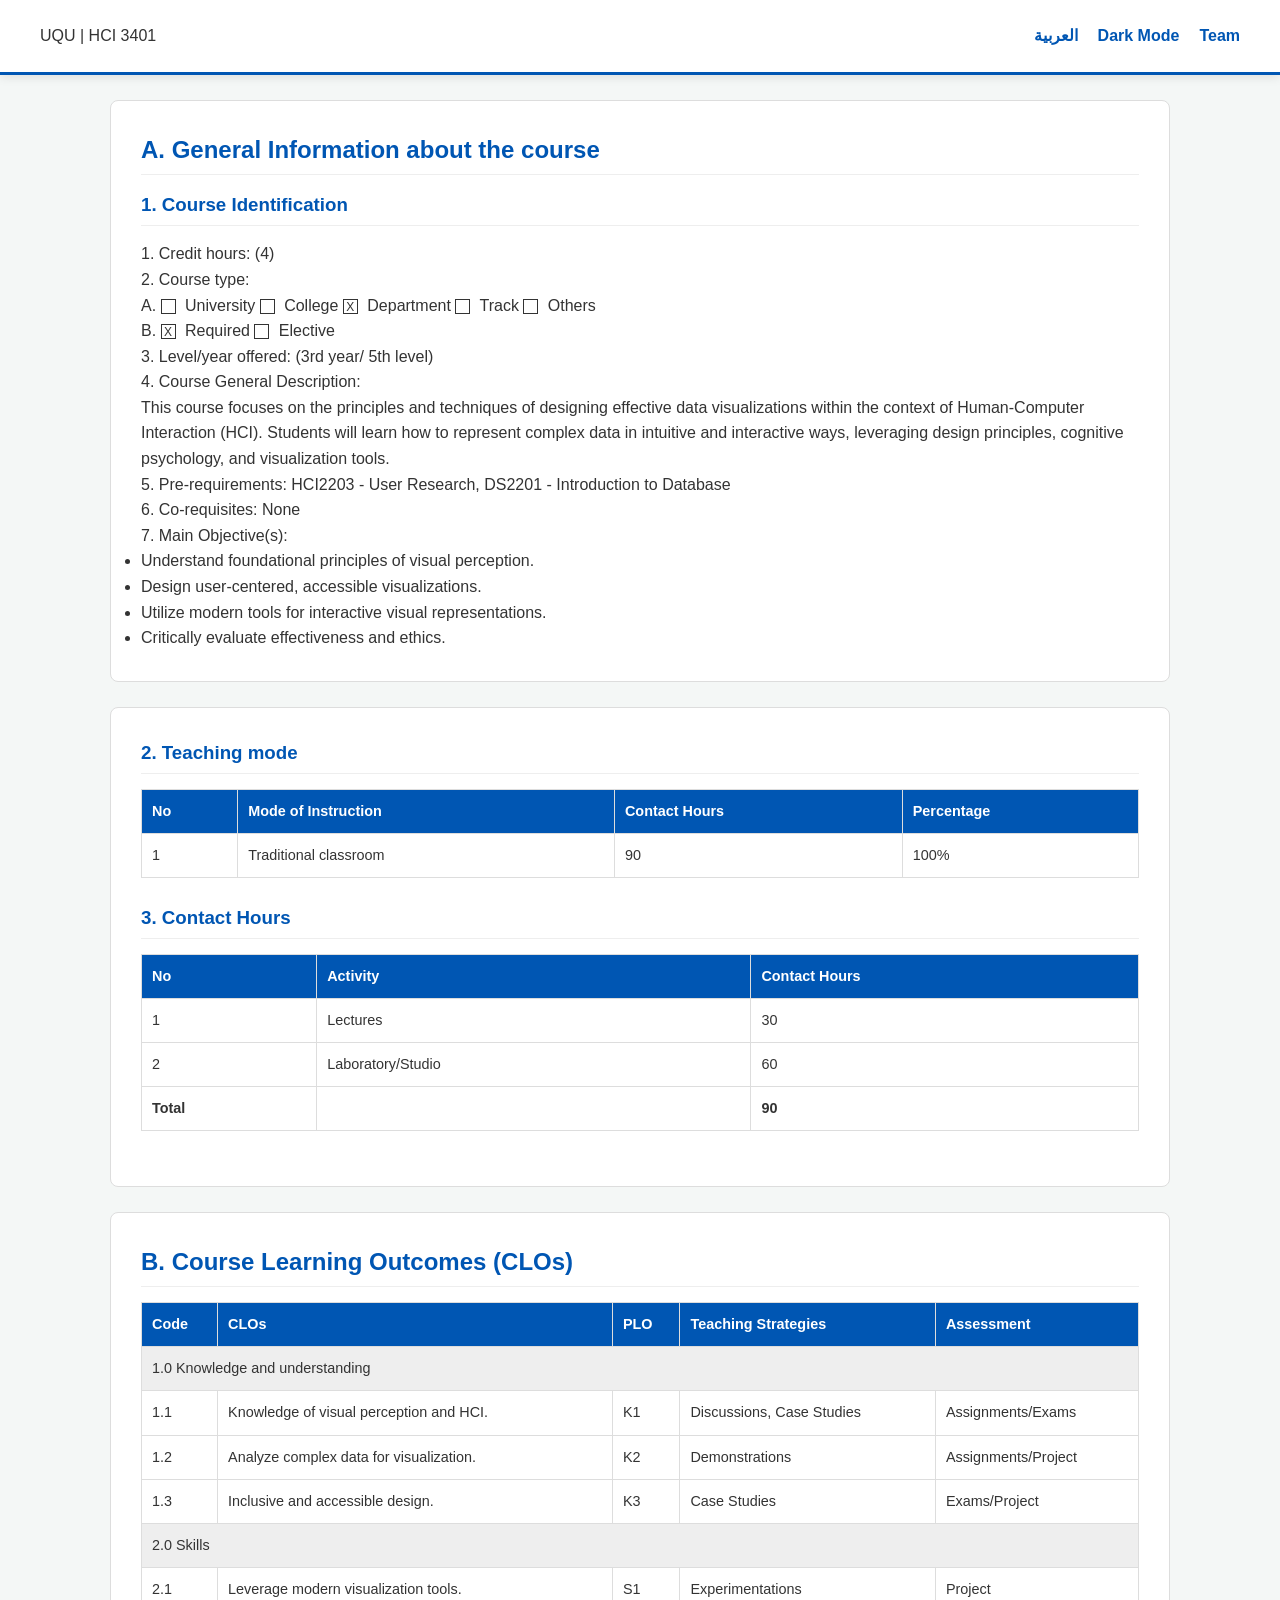
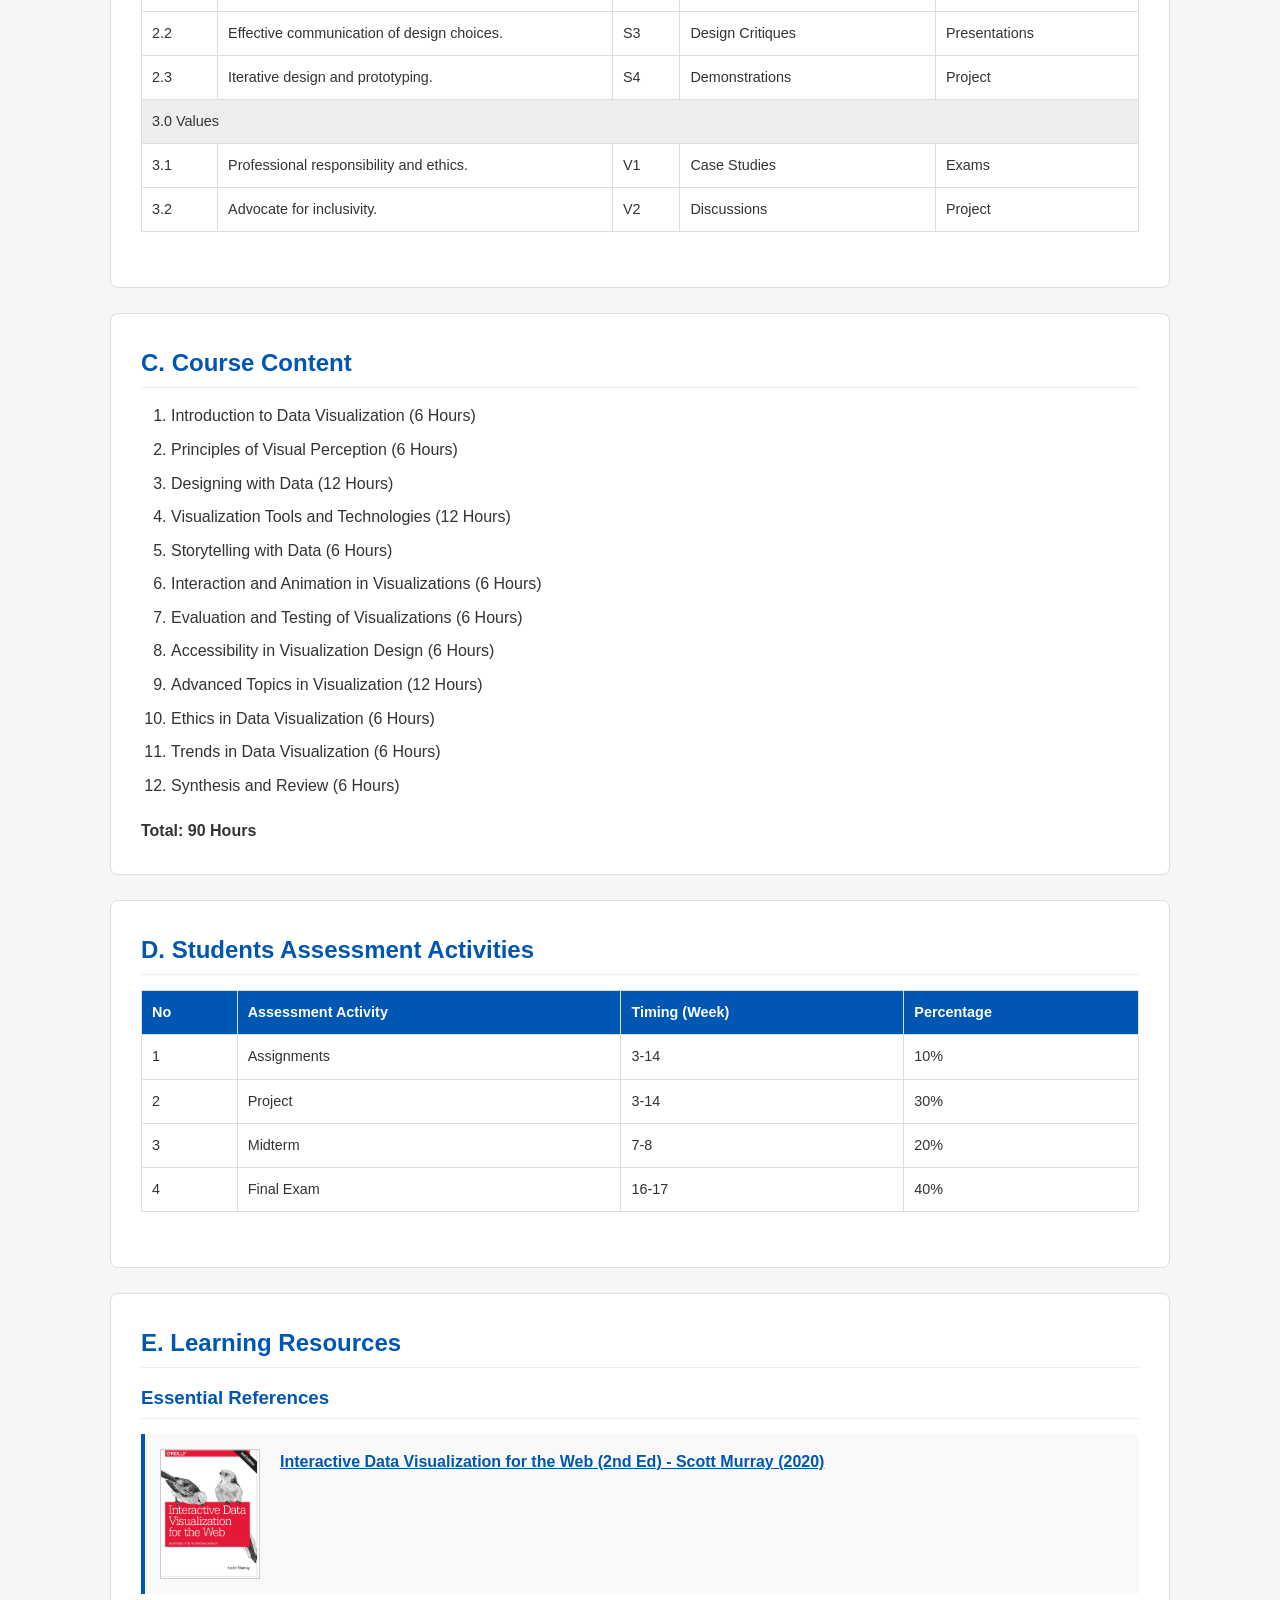
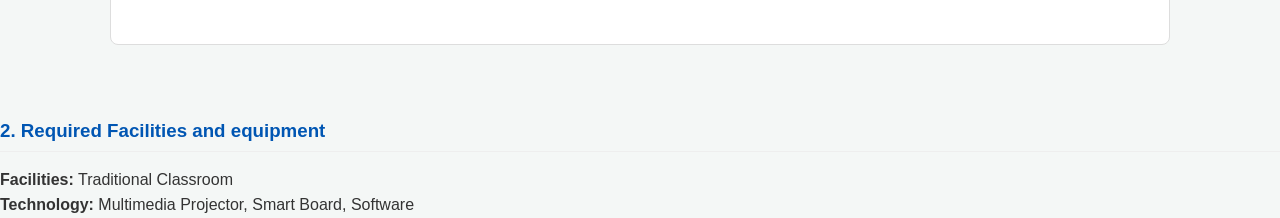
==== index.html @ 0b0cc510 "Add files via upload" ====
<!DOCTYPE html>
<html lang="en" dir="ltr">
<head>
    <meta charset="UTF-8">
    <meta name="viewport" content="width=device-width, initial-scale=1.0">
    <title>HCI 3401 Specification</title>
    <link rel="stylesheet" href="style.css">
</head>
<body>

    <nav class="top-navbar">
        <div class="nav-brand">UQU | HCI 3401</div>
        <ul class="nav-links">
            <li><a href="ar-light.html">العربية</a></li>
            <li><a href="en-dark.html">Dark Mode</a></li>
            <li><a href="team.html">Team</a></li>
        </ul>
    </nav>

    <div class="container">
        <section class="content-card">
            <h2>A. General Information about the course</h2>
            <h3>1. Course Identification</h3>
            <p>1. Credit hours: (4)</p>
            <p>2. Course type:</p>
            <p>A. <span class="check-box"></span> University <span class="check-box"></span> College <span class="check-box">X</span> Department <span class="check-box"></span> Track <span class="check-box"></span> Others</p>
            <p>B. <span class="check-box">X</span> Required <span class="check-box"></span> Elective</p>
            <p>3. Level/year offered: (3rd year/ 5th level)</p>
            <p>4. Course General Description: <br> This course focuses on the principles and techniques of designing effective data visualizations within the context of Human-Computer Interaction (HCI). Students will learn how to represent complex data in intuitive and interactive ways, leveraging design principles, cognitive psychology, and visualization tools.</p>
            <p>5. Pre-requirements: HCI2203 - User Research, DS2201 - Introduction to Database</p>
            <p>6. Co-requisites: None</p>
            <p>7. Main Objective(s):</p>
            <ul>
                <li>Understand foundational principles of visual perception.</li>
                <li>Design user-centered, accessible visualizations.</li>
                <li>Utilize modern tools for interactive visual representations.</li>
                <li>Critically evaluate effectiveness and ethics.</li>
            </ul>
        </section>

        <section class="content-card">
            <h3>2. Teaching mode</h3>
            <div class="table-container">
                <table>
                    <tr><th>No</th><th>Mode of Instruction</th><th>Contact Hours</th><th>Percentage</th></tr>
                    <tr><td>1</td><td>Traditional classroom</td><td>90</td><td>100%</td></tr>
                </table>
            </div>
            <h3>3. Contact Hours</h3>
            <div class="table-container">
                <table>
                    <tr><th>No</th><th>Activity</th><th>Contact Hours</th></tr>
                    <tr><td>1</td><td>Lectures</td><td>30</td></tr>
                    <tr><td>2</td><td>Laboratory/Studio</td><td>60</td></tr>
                    <tr><td><strong>Total</strong></td><td></td><td><strong>90</strong></td></tr>
                </table>
            </div>
        </section>

        <section class="content-card">
            <h2>B. Course Learning Outcomes (CLOs)</h2>
            <div class="table-container">
                <table>
                    <thead>
                        <tr><th>Code</th><th>CLOs</th><th>PLO</th><th>Teaching Strategies</th><th>Assessment</th></tr>
                    </thead>
                    <tbody>
                        <tr><td colspan="5" style="background:#eee;">1.0 Knowledge and understanding</td></tr>
                        <tr><td>1.1</td><td>Knowledge of visual perception and HCI.</td><td>K1</td><td>Discussions, Case Studies</td><td>Assignments/Exams</td></tr>
                        <tr><td>1.2</td><td>Analyze complex data for visualization.</td><td>K2</td><td>Demonstrations</td><td>Assignments/Project</td></tr>
                        <tr><td>1.3</td><td>Inclusive and accessible design.</td><td>K3</td><td>Case Studies</td><td>Exams/Project</td></tr>
                        <tr><td colspan="5" style="background:#eee;">2.0 Skills</td></tr>
                        <tr><td>2.1</td><td>Leverage modern visualization tools.</td><td>S1</td><td>Experimentations</td><td>Project</td></tr>
                        <tr><td>2.2</td><td>Effective communication of design choices.</td><td>S3</td><td>Design Critiques</td><td>Presentations</td></tr>
                        <tr><td>2.3</td><td>Iterative design and prototyping.</td><td>S4</td><td>Demonstrations</td><td>Project</td></tr>
                        <tr><td colspan="5" style="background:#eee;">3.0 Values</td></tr>
                        <tr><td>3.1</td><td>Professional responsibility and ethics.</td><td>V1</td><td>Case Studies</td><td>Exams</td></tr>
                        <tr><td>3.2</td><td>Advocate for inclusivity.</td><td>V2</td><td>Discussions</td><td>Project</td></tr>
                    </tbody>
                </table>
            </div>
        </section>

        <section class="content-card">
            <h2>C. Course Content</h2>
            <ol class="ordered-list">
                <li>Introduction to Data Visualization (6 Hours)</li>
                <li>Principles of Visual Perception (6 Hours)</li>
                <li>Designing with Data (12 Hours)</li>
                <li>Visualization Tools and Technologies (12 Hours)</li>
                <li>Storytelling with Data (6 Hours)</li>
                <li>Interaction and Animation in Visualizations (6 Hours)</li>
                <li>Evaluation and Testing of Visualizations (6 Hours)</li>
                <li>Accessibility in Visualization Design (6 Hours)</li>
                <li>Advanced Topics in Visualization (12 Hours)</li>
                <li>Ethics in Data Visualization (6 Hours)</li>
                <li>Trends in Data Visualization (6 Hours)</li>
                <li>Synthesis and Review (6 Hours)</li>
            </ol>
            <p><strong>Total: 90 Hours</strong></p>
        </section>

        <section class="content-card">
            <h2>D. Students Assessment Activities</h2>
            <div class="table-container">
                <table>
                    <tr><th>No</th><th>Assessment Activity</th><th>Timing (Week)</th><th>Percentage</th></tr>
                    <tr><td>1</td><td>Assignments</td><td>3-14</td><td>10%</td></tr>
                    <tr><td>2</td><td>Project</td><td>3-14</td><td>30%</td></tr>
                    <tr><td>3</td><td>Midterm</td><td>7-8</td><td>20%</td></tr>
                    <tr><td>4</td><td>Final Exam</td><td>16-17</td><td>40%</td></tr>
                </table>
            </div>
        </section>

        <section class="content-card">
            <h2>E. Learning Resources</h2>
            <h3>Essential References</h3>
            <div class="ref-container">
                <img src="images/book1.png" alt="Book 1" class="ref-img">
                <div>
                    <a href="https://www.amazon.com/Interactive-Data-Visualization-Web-Introduction/dp/1491921285" target="_blank" class="ref-link">
                        Interactive Data Visualization for the Web (2nd Ed) - Scott Murray (2020)
                    </a>
                </div>
            </div>
           
                  
        </section>
    </div>

            <br>
            <h3>2. Required Facilities and equipment</h3>
            <ul>
                <li><strong>Facilities:</strong> Traditional Classroom</li>
                <li><strong>Technology:</strong> Multimedia Projector, Smart Board, Software</li>
            </ul>
        </section>
    </div>
</body>
</html>
---- style.css ----
:root {
    --primary: #0056b3;
    --bg: #f4f7f6;
    --card: #ffffff;
    --text: #333;
    --border: #ddd;
}

/* لإعدادات الوضع الليلي في الصفحات الأخرى */
.dark-body {
    --bg: #121212;
    --card: #1e1e1e;
    --text: #e0e0e0;
    --border: #333;
    --primary: #3b82f6;
}

* { margin: 0; padding: 0; box-sizing: border-box; }

body { 
    font-family: 'Segoe UI', Tahoma, sans-serif; 
    background-color: var(--bg); color: var(--text); 
    line-height: 1.6; padding-top: 80px;
}

.container { max-width: 1100px; margin: 0 auto; padding: 20px; }

/* القائمة العلوية الثابتة */
.top-navbar {
    position: fixed; top: 0; left: 0; width: 100%;
    background-color: var(--card); border-bottom: 3px solid var(--primary);
    display: flex; justify-content: space-between; align-items: center;
    padding: 0 40px; height: 75px; z-index: 1000; box-shadow: 0 2px 10px rgba(0,0,0,0.1);
}

.nav-links { display: flex; gap: 20px; list-style: none; }
.nav-links a { text-decoration: none; color: var(--primary); font-weight: bold; }

/* الكروت المحيطة بالمعلومات */
.content-card { 
    background: var(--card); padding: 30px; margin-bottom: 25px; 
    border-radius: 8px; border: 1px solid var(--border); 
}

h1, h2, h3 { color: var(--primary); margin-bottom: 15px; border-bottom: 1px solid #eee; padding-bottom: 5px; }

/* الجداول */
.table-container { overflow-x: auto; margin: 15px 0; }
table { width: 100%; border-collapse: collapse; margin-bottom: 10px; }
table th, table td { border: 1px solid var(--border); padding: 10px; text-align: left; font-size: 0.9rem; }
table th { background-color: var(--primary); color: white; }

/* القوائم المرتبة (شرط أساسي للمواضيع) */
.ordered-list { margin-left: 30px; margin-bottom: 20px; }
.ordered-list li { margin-bottom: 8px; font-weight: 500; }

/* المراجع */
.ref-container { display: flex; align-items: flex-start; gap: 20px; margin-bottom: 20px; padding: 15px; border-left: 4px solid var(--primary); background: #f9f9f9; }
.ref-img { width: 100px; height: 130px; object-fit: cover; border: 1px solid #ccc; }
.ref-link { color: var(--primary); text-decoration: underline; font-weight: bold; }

/* مربعات الاختيار (Checkboxes) */
.check-box { display: inline-block; width: 15px; height: 15px; border: 1px solid #333; vertical-align: middle; text-align: center; line-height: 15px; font-size: 12px; margin-right: 5px; }
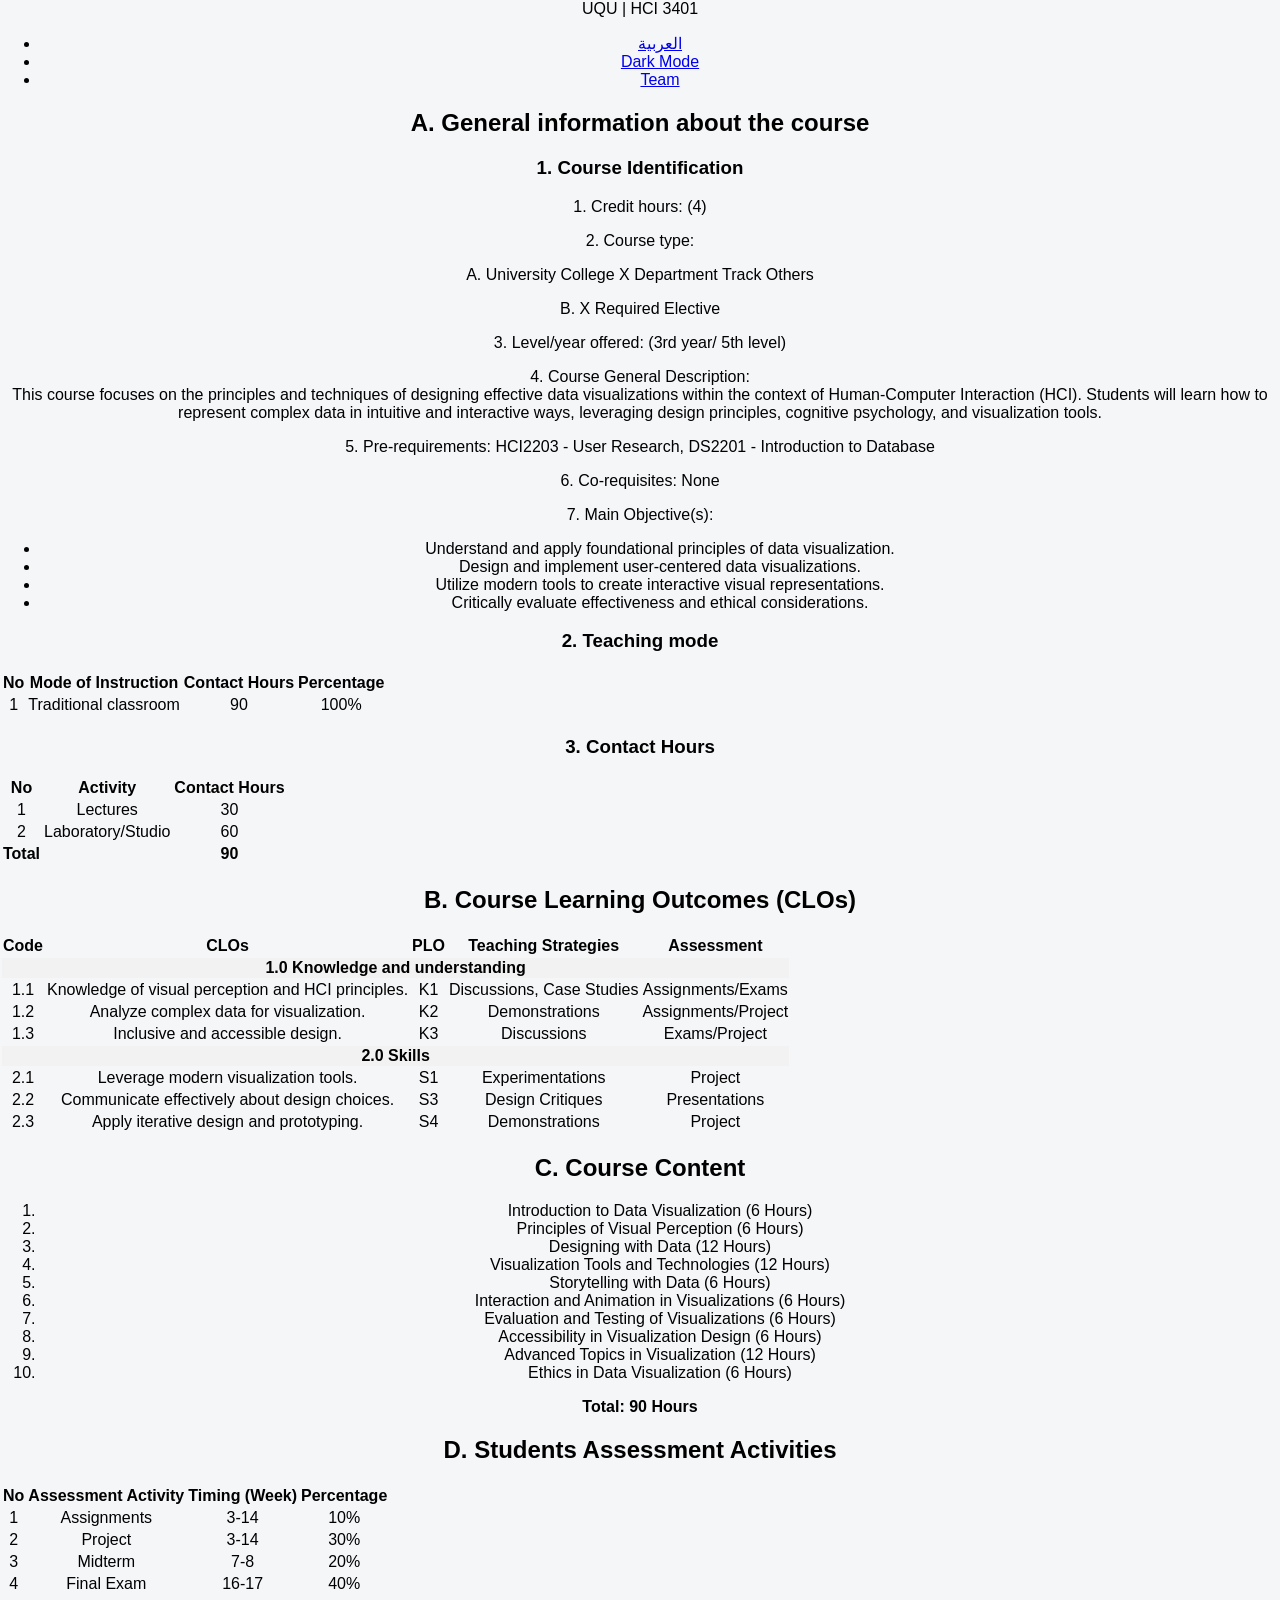
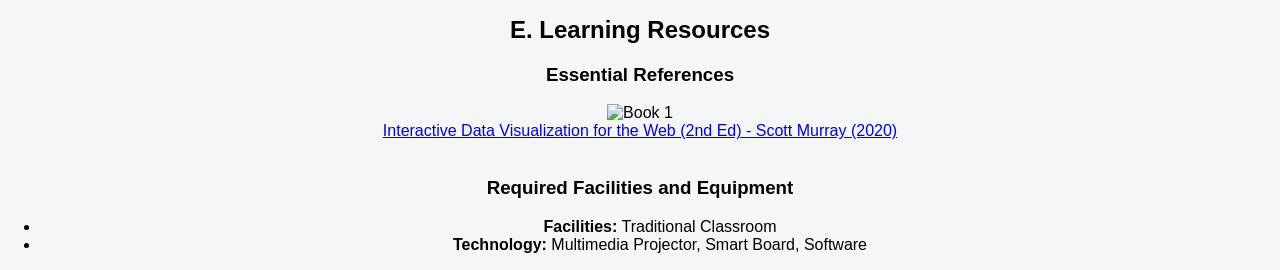
==== commit 3953a828: "Update index.html" ====
--- a/index.html
+++ b/index.html
@@ -19,7 +19,7 @@
 
     <div class="container">
         <section class="content-card">
-            <h2>A. General Information about the course</h2>
+            <h2>A. General information about the course</h2>
             <h3>1. Course Identification</h3>
             <p>1. Credit hours: (4)</p>
             <p>2. Course type:</p>
@@ -31,10 +31,10 @@
             <p>6. Co-requisites: None</p>
             <p>7. Main Objective(s):</p>
             <ul>
-                <li>Understand foundational principles of visual perception.</li>
-                <li>Design user-centered, accessible visualizations.</li>
-                <li>Utilize modern tools for interactive visual representations.</li>
-                <li>Critically evaluate effectiveness and ethics.</li>
+                <li>Understand and apply foundational principles of data visualization.</li>
+                <li>Design and implement user-centered data visualizations.</li>
+                <li>Utilize modern tools to create interactive visual representations.</li>
+                <li>Critically evaluate effectiveness and ethical considerations.</li>
             </ul>
         </section>
 
@@ -65,17 +65,14 @@
                         <tr><th>Code</th><th>CLOs</th><th>PLO</th><th>Teaching Strategies</th><th>Assessment</th></tr>
                     </thead>
                     <tbody>
-                        <tr><td colspan="5" style="background:#eee;">1.0 Knowledge and understanding</td></tr>
-                        <tr><td>1.1</td><td>Knowledge of visual perception and HCI.</td><td>K1</td><td>Discussions, Case Studies</td><td>Assignments/Exams</td></tr>
+                        <tr><td colspan="5" style="background:#f2f2f2; font-weight:bold;">1.0 Knowledge and understanding</td></tr>
+                        <tr><td>1.1</td><td>Knowledge of visual perception and HCI principles.</td><td>K1</td><td>Discussions, Case Studies</td><td>Assignments/Exams</td></tr>
                         <tr><td>1.2</td><td>Analyze complex data for visualization.</td><td>K2</td><td>Demonstrations</td><td>Assignments/Project</td></tr>
-                        <tr><td>1.3</td><td>Inclusive and accessible design.</td><td>K3</td><td>Case Studies</td><td>Exams/Project</td></tr>
-                        <tr><td colspan="5" style="background:#eee;">2.0 Skills</td></tr>
+                        <tr><td>1.3</td><td>Inclusive and accessible design.</td><td>K3</td><td>Discussions</td><td>Exams/Project</td></tr>
+                        <tr><td colspan="5" style="background:#f2f2f2; font-weight:bold;">2.0 Skills</td></tr>
                         <tr><td>2.1</td><td>Leverage modern visualization tools.</td><td>S1</td><td>Experimentations</td><td>Project</td></tr>
-                        <tr><td>2.2</td><td>Effective communication of design choices.</td><td>S3</td><td>Design Critiques</td><td>Presentations</td></tr>
-                        <tr><td>2.3</td><td>Iterative design and prototyping.</td><td>S4</td><td>Demonstrations</td><td>Project</td></tr>
-                        <tr><td colspan="5" style="background:#eee;">3.0 Values</td></tr>
-                        <tr><td>3.1</td><td>Professional responsibility and ethics.</td><td>V1</td><td>Case Studies</td><td>Exams</td></tr>
-                        <tr><td>3.2</td><td>Advocate for inclusivity.</td><td>V2</td><td>Discussions</td><td>Project</td></tr>
+                        <tr><td>2.2</td><td>Communicate effectively about design choices.</td><td>S3</td><td>Design Critiques</td><td>Presentations</td></tr>
+                        <tr><td>2.3</td><td>Apply iterative design and prototyping.</td><td>S4</td><td>Demonstrations</td><td>Project</td></tr>
                     </tbody>
                 </table>
             </div>
@@ -94,8 +91,6 @@
                 <li>Accessibility in Visualization Design (6 Hours)</li>
                 <li>Advanced Topics in Visualization (12 Hours)</li>
                 <li>Ethics in Data Visualization (6 Hours)</li>
-                <li>Trends in Data Visualization (6 Hours)</li>
-                <li>Synthesis and Review (6 Hours)</li>
             </ol>
             <p><strong>Total: 90 Hours</strong></p>
         </section>
@@ -117,25 +112,19 @@
             <h2>E. Learning Resources</h2>
             <h3>Essential References</h3>
             <div class="ref-container">
-                <img src="images/book1.png" alt="Book 1" class="ref-img">
+                <img src="images/book1.jpg" alt="Book 1" class="ref-img">
                 <div>
                     <a href="https://www.amazon.com/Interactive-Data-Visualization-Web-Introduction/dp/1491921285" target="_blank" class="ref-link">
                         Interactive Data Visualization for the Web (2nd Ed) - Scott Murray (2020)
                     </a>
                 </div>
             </div>
-           
-                  
-        </section>
-    </div>
-
             <br>
-            <h3>2. Required Facilities and equipment</h3>
+            <h3>Required Facilities and Equipment</h3>
             <ul>
                 <li><strong>Facilities:</strong> Traditional Classroom</li>
                 <li><strong>Technology:</strong> Multimedia Projector, Smart Board, Software</li>
             </ul>
         </section>
-    </div>
-</body>
-</html>+    </div> </body>
+</html>
--- a/style.css
+++ b/style.css
@@ -1,63 +1,76 @@
-:root {
-    --primary: #0056b3;
-    --bg: #f4f7f6;
-    --card: #ffffff;
-    --text: #333;
-    --border: #ddd;
+/* شكل الصفحة العام */
+body {
+    font-family: Arial, sans-serif;
+    margin: 0;
+    background-color: #f4f6f8;
+    text-align: center;
 }
 
-/* لإعدادات الوضع الليلي في الصفحات الأخرى */
-.dark-body {
-    --bg: #121212;
-    --card: #1e1e1e;
-    --text: #e0e0e0;
-    --border: #333;
-    --primary: #3b82f6;
+/* عنوان الصفحة */
+h1 {
+    margin-top: 30px;
 }
 
-* { margin: 0; padding: 0; box-sizing: border-box; }
-
-body { 
-    font-family: 'Segoe UI', Tahoma, sans-serif; 
-    background-color: var(--bg); color: var(--text); 
-    line-height: 1.6; padding-top: 80px;
+/* حاوية الفريق */
+.team-container {
+    display: flex;
+    justify-content: center;
+    flex-wrap: wrap;
+    gap: 25px;
+    padding: 40px;
 }
 
-.container { max-width: 1100px; margin: 0 auto; padding: 20px; }
-
-/* القائمة العلوية الثابتة */
-.top-navbar {
-    position: fixed; top: 0; left: 0; width: 100%;
-    background-color: var(--card); border-bottom: 3px solid var(--primary);
-    display: flex; justify-content: space-between; align-items: center;
-    padding: 0 40px; height: 75px; z-index: 1000; box-shadow: 0 2px 10px rgba(0,0,0,0.1);
+/* بطاقة العضو */
+.team-card {
+    background-color: white;
+    width: 260px;
+    padding: 20px;
+    border-radius: 12px;
+    box-shadow: 0 4px 15px rgba(0,0,0,0.15);
+    transition: 0.3s;
 }
 
-.nav-links { display: flex; gap: 20px; list-style: none; }
-.nav-links a { text-decoration: none; color: var(--primary); font-weight: bold; }
-
-/* الكروت المحيطة بالمعلومات */
-.content-card { 
-    background: var(--card); padding: 30px; margin-bottom: 25px; 
-    border-radius: 8px; border: 1px solid var(--border); 
+/* حركة عند المرور بالماوس */
+.team-card:hover {
+    transform: translateY(-8px);
 }
 
-h1, h2, h3 { color: var(--primary); margin-bottom: 15px; border-bottom: 1px solid #eee; padding-bottom: 5px; }
+/* صورة العضو */
+.team-card img {
+    width:120px;
+    height:120px;
+    border-radius:50%;
+    object-fit:cover;
+    display:block;
+    margin: 0 auto 15px auto;
+}
 
-/* الجداول */
-.table-container { overflow-x: auto; margin: 15px 0; }
-table { width: 100%; border-collapse: collapse; margin-bottom: 10px; }
-table th, table td { border: 1px solid var(--border); padding: 10px; text-align: left; font-size: 0.9rem; }
-table th { background-color: var(--primary); color: white; }
+/* الاسم العربي */
+.name-ar {
+    direction: rtl;
+    margin-top: 5px;
+}
+/* ترتيب الأسماء */
+.names {
+    margin-bottom: 12px;
+}
 
-/* القوائم المرتبة (شرط أساسي للمواضيع) */
-.ordered-list { margin-left: 30px; margin-bottom: 20px; }
-.ordered-list li { margin-bottom: 8px; font-weight: 500; }
+.name-en {
+    margin: 10px 0 6px 0;
+    font-size: 18px;
+}
 
-/* المراجع */
-.ref-container { display: flex; align-items: flex-start; gap: 20px; margin-bottom: 20px; padding: 15px; border-left: 4px solid var(--primary); background: #f9f9f9; }
-.ref-img { width: 100px; height: 130px; object-fit: cover; border: 1px solid #ccc; }
-.ref-link { color: var(--primary); text-decoration: underline; font-weight: bold; }
+.name-ar {
+    margin: 0;
+    font-size: 16px;
+    direction: rtl;
+}
 
-/* مربعات الاختيار (Checkboxes) */
-.check-box { display: inline-block; width: 15px; height: 15px; border: 1px solid #333; vertical-align: middle; text-align: center; line-height: 15px; font-size: 12px; margin-right: 5px; }+/* تنسيق النصوص داخل البطاقة */
+.team-card p {
+    margin: 8px 0;
+}
+.team-card img {
+  max-width: 120px !important;
+  max-height: 120px !important;
+}
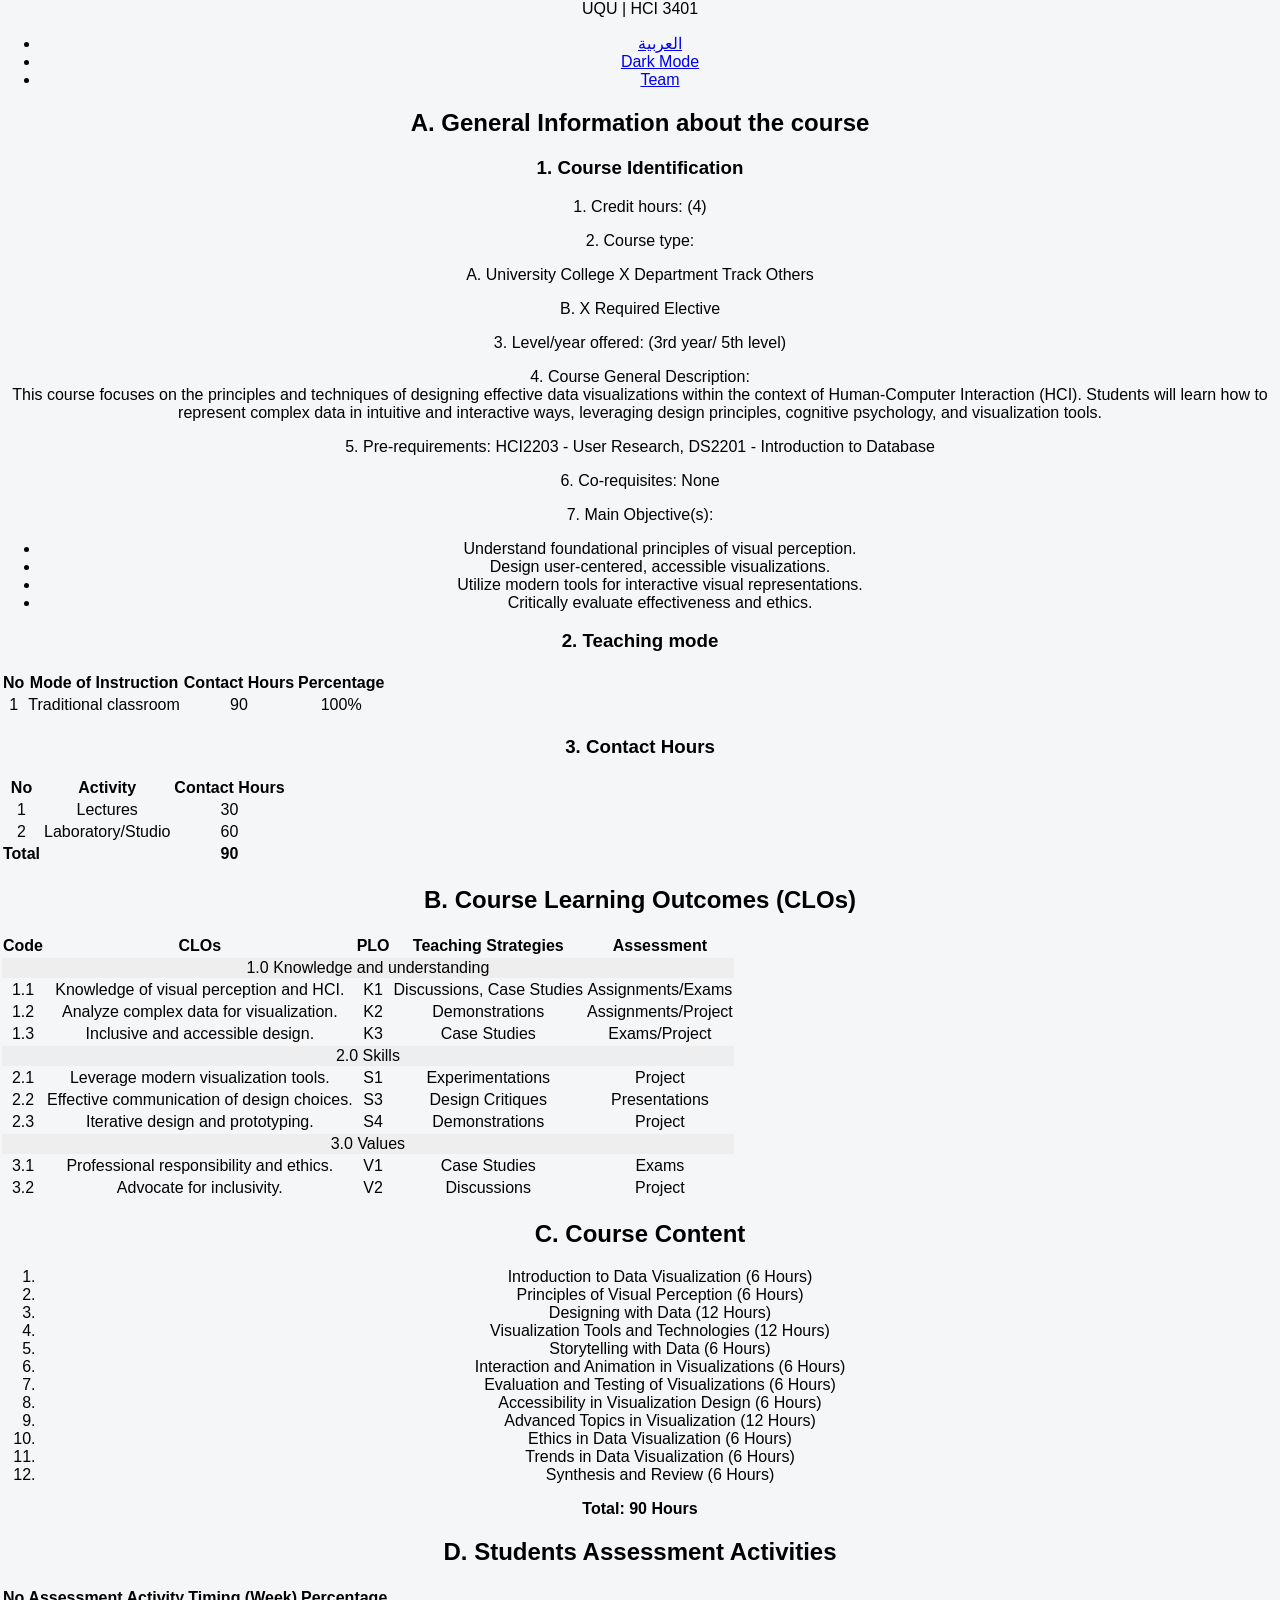
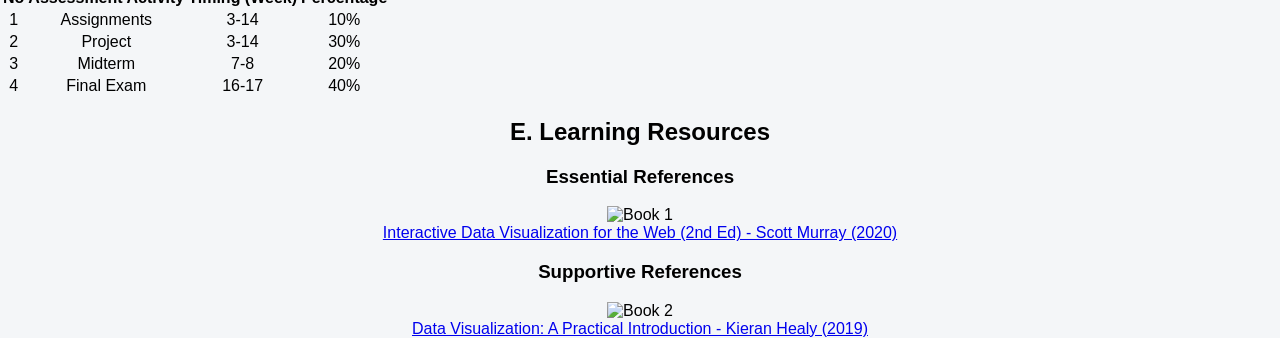
==== commit 91ba3989: "Update index.html" ====
--- a/index.html
+++ b/index.html
@@ -19,7 +19,7 @@
 
     <div class="container">
         <section class="content-card">
-            <h2>A. General information about the course</h2>
+            <h2>A. General Information about the course</h2>
             <h3>1. Course Identification</h3>
             <p>1. Credit hours: (4)</p>
             <p>2. Course type:</p>
@@ -31,10 +31,10 @@
             <p>6. Co-requisites: None</p>
             <p>7. Main Objective(s):</p>
             <ul>
-                <li>Understand and apply foundational principles of data visualization.</li>
-                <li>Design and implement user-centered data visualizations.</li>
-                <li>Utilize modern tools to create interactive visual representations.</li>
-                <li>Critically evaluate effectiveness and ethical considerations.</li>
+                <li>Understand foundational principles of visual perception.</li>
+                <li>Design user-centered, accessible visualizations.</li>
+                <li>Utilize modern tools for interactive visual representations.</li>
+                <li>Critically evaluate effectiveness and ethics.</li>
             </ul>
         </section>
 
@@ -65,14 +65,17 @@
                         <tr><th>Code</th><th>CLOs</th><th>PLO</th><th>Teaching Strategies</th><th>Assessment</th></tr>
                     </thead>
                     <tbody>
-                        <tr><td colspan="5" style="background:#f2f2f2; font-weight:bold;">1.0 Knowledge and understanding</td></tr>
-                        <tr><td>1.1</td><td>Knowledge of visual perception and HCI principles.</td><td>K1</td><td>Discussions, Case Studies</td><td>Assignments/Exams</td></tr>
+                        <tr><td colspan="5" style="background:#eee;">1.0 Knowledge and understanding</td></tr>
+                        <tr><td>1.1</td><td>Knowledge of visual perception and HCI.</td><td>K1</td><td>Discussions, Case Studies</td><td>Assignments/Exams</td></tr>
                         <tr><td>1.2</td><td>Analyze complex data for visualization.</td><td>K2</td><td>Demonstrations</td><td>Assignments/Project</td></tr>
-                        <tr><td>1.3</td><td>Inclusive and accessible design.</td><td>K3</td><td>Discussions</td><td>Exams/Project</td></tr>
-                        <tr><td colspan="5" style="background:#f2f2f2; font-weight:bold;">2.0 Skills</td></tr>
+                        <tr><td>1.3</td><td>Inclusive and accessible design.</td><td>K3</td><td>Case Studies</td><td>Exams/Project</td></tr>
+                        <tr><td colspan="5" style="background:#eee;">2.0 Skills</td></tr>
                         <tr><td>2.1</td><td>Leverage modern visualization tools.</td><td>S1</td><td>Experimentations</td><td>Project</td></tr>
-                        <tr><td>2.2</td><td>Communicate effectively about design choices.</td><td>S3</td><td>Design Critiques</td><td>Presentations</td></tr>
-                        <tr><td>2.3</td><td>Apply iterative design and prototyping.</td><td>S4</td><td>Demonstrations</td><td>Project</td></tr>
+                        <tr><td>2.2</td><td>Effective communication of design choices.</td><td>S3</td><td>Design Critiques</td><td>Presentations</td></tr>
+                        <tr><td>2.3</td><td>Iterative design and prototyping.</td><td>S4</td><td>Demonstrations</td><td>Project</td></tr>
+                        <tr><td colspan="5" style="background:#eee;">3.0 Values</td></tr>
+                        <tr><td>3.1</td><td>Professional responsibility and ethics.</td><td>V1</td><td>Case Studies</td><td>Exams</td></tr>
+                        <tr><td>3.2</td><td>Advocate for inclusivity.</td><td>V2</td><td>Discussions</td><td>Project</td></tr>
                     </tbody>
                 </table>
             </div>
@@ -91,6 +94,8 @@
                 <li>Accessibility in Visualization Design (6 Hours)</li>
                 <li>Advanced Topics in Visualization (12 Hours)</li>
                 <li>Ethics in Data Visualization (6 Hours)</li>
+                <li>Trends in Data Visualization (6 Hours)</li>
+                <li>Synthesis and Review (6 Hours)</li>
             </ol>
             <p><strong>Total: 90 Hours</strong></p>
         </section>
@@ -119,12 +124,17 @@
                     </a>
                 </div>
             </div>
-            <br>
-            <h3>Required Facilities and Equipment</h3>
-            <ul>
-                <li><strong>Facilities:</strong> Traditional Classroom</li>
-                <li><strong>Technology:</strong> Multimedia Projector, Smart Board, Software</li>
-            </ul>
+            <h3>Supportive References</h3>
+            <div class="ref-container">
+                <img src="images/book2.jpg" alt="Book 2" class="ref-img">
+                <div>
+                    <a href="https://socviz.co/" target="_blank" class="ref-link">
+                        Data Visualization: A Practical Introduction - Kieran Healy (2019)
+                    </a>
+                </div>
+            </div>
         </section>
-    </div> </body>
+    </div>
+
+</body>
 </html>
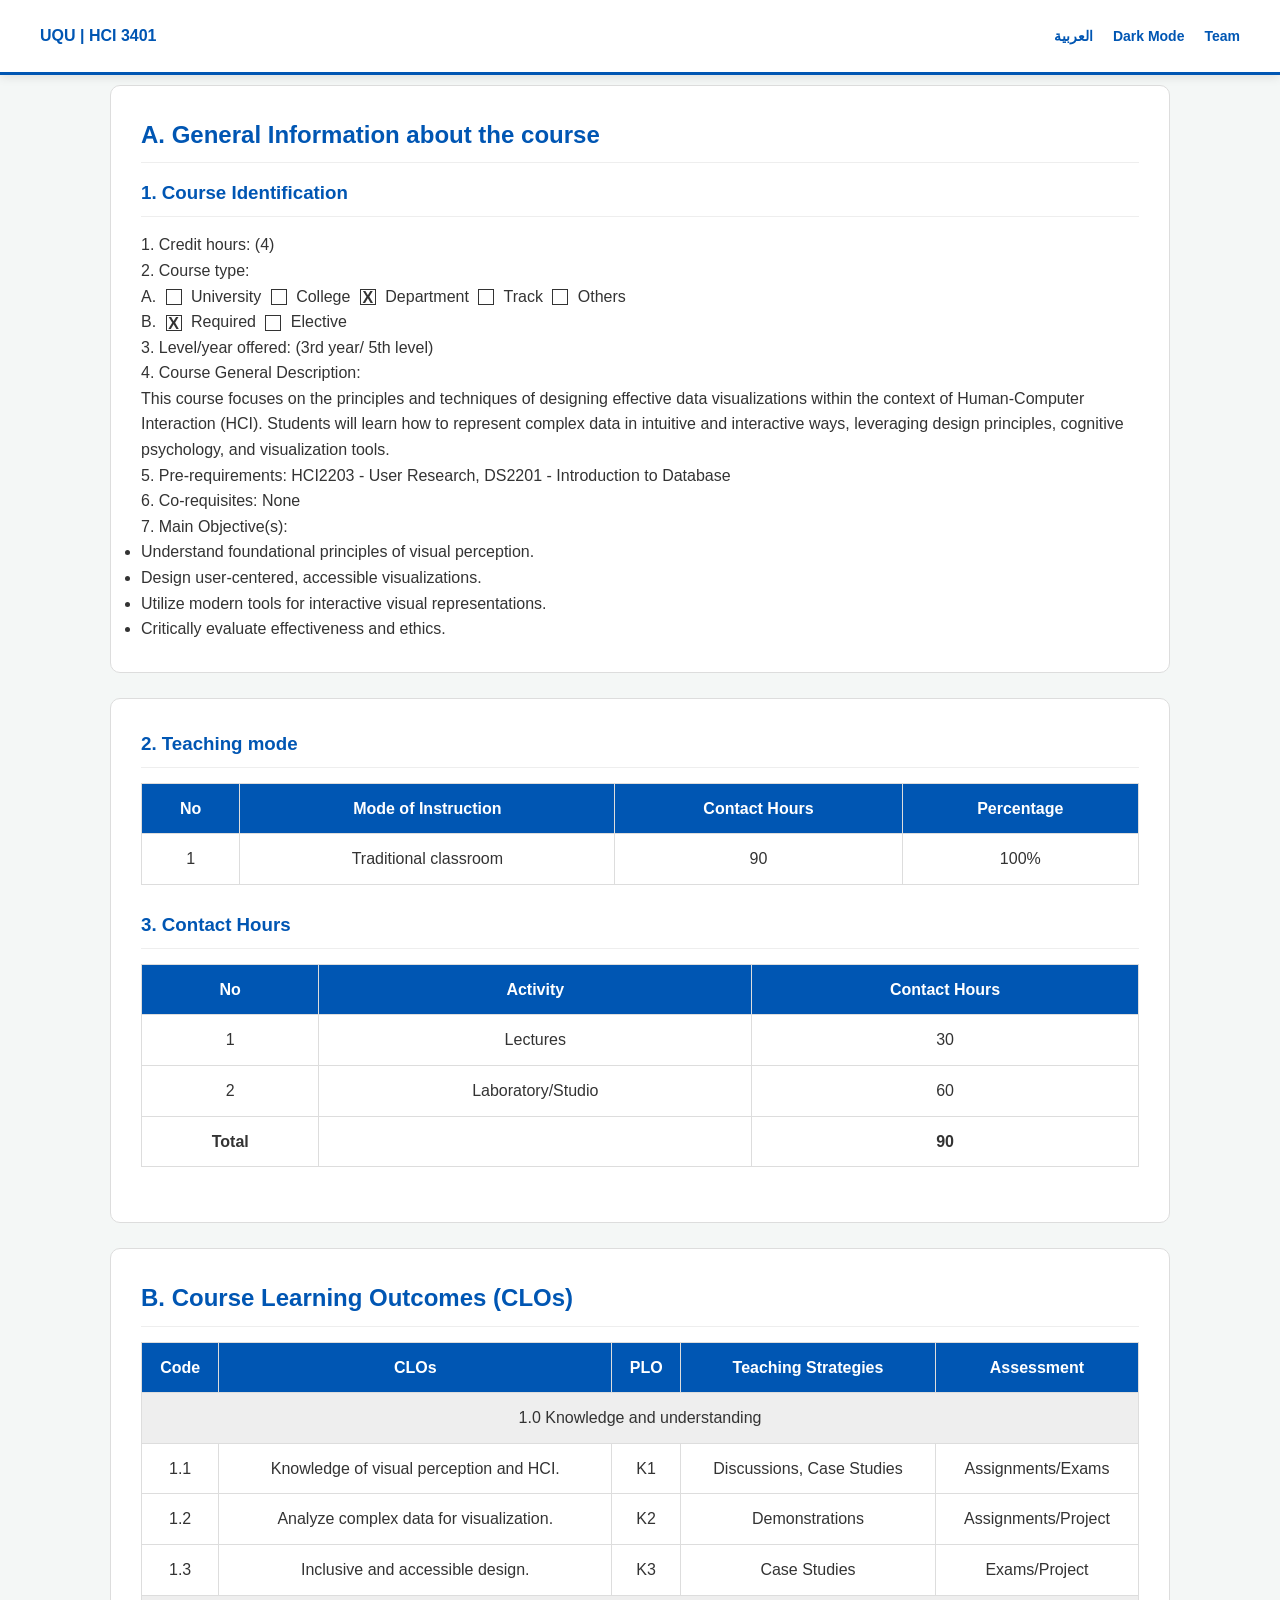
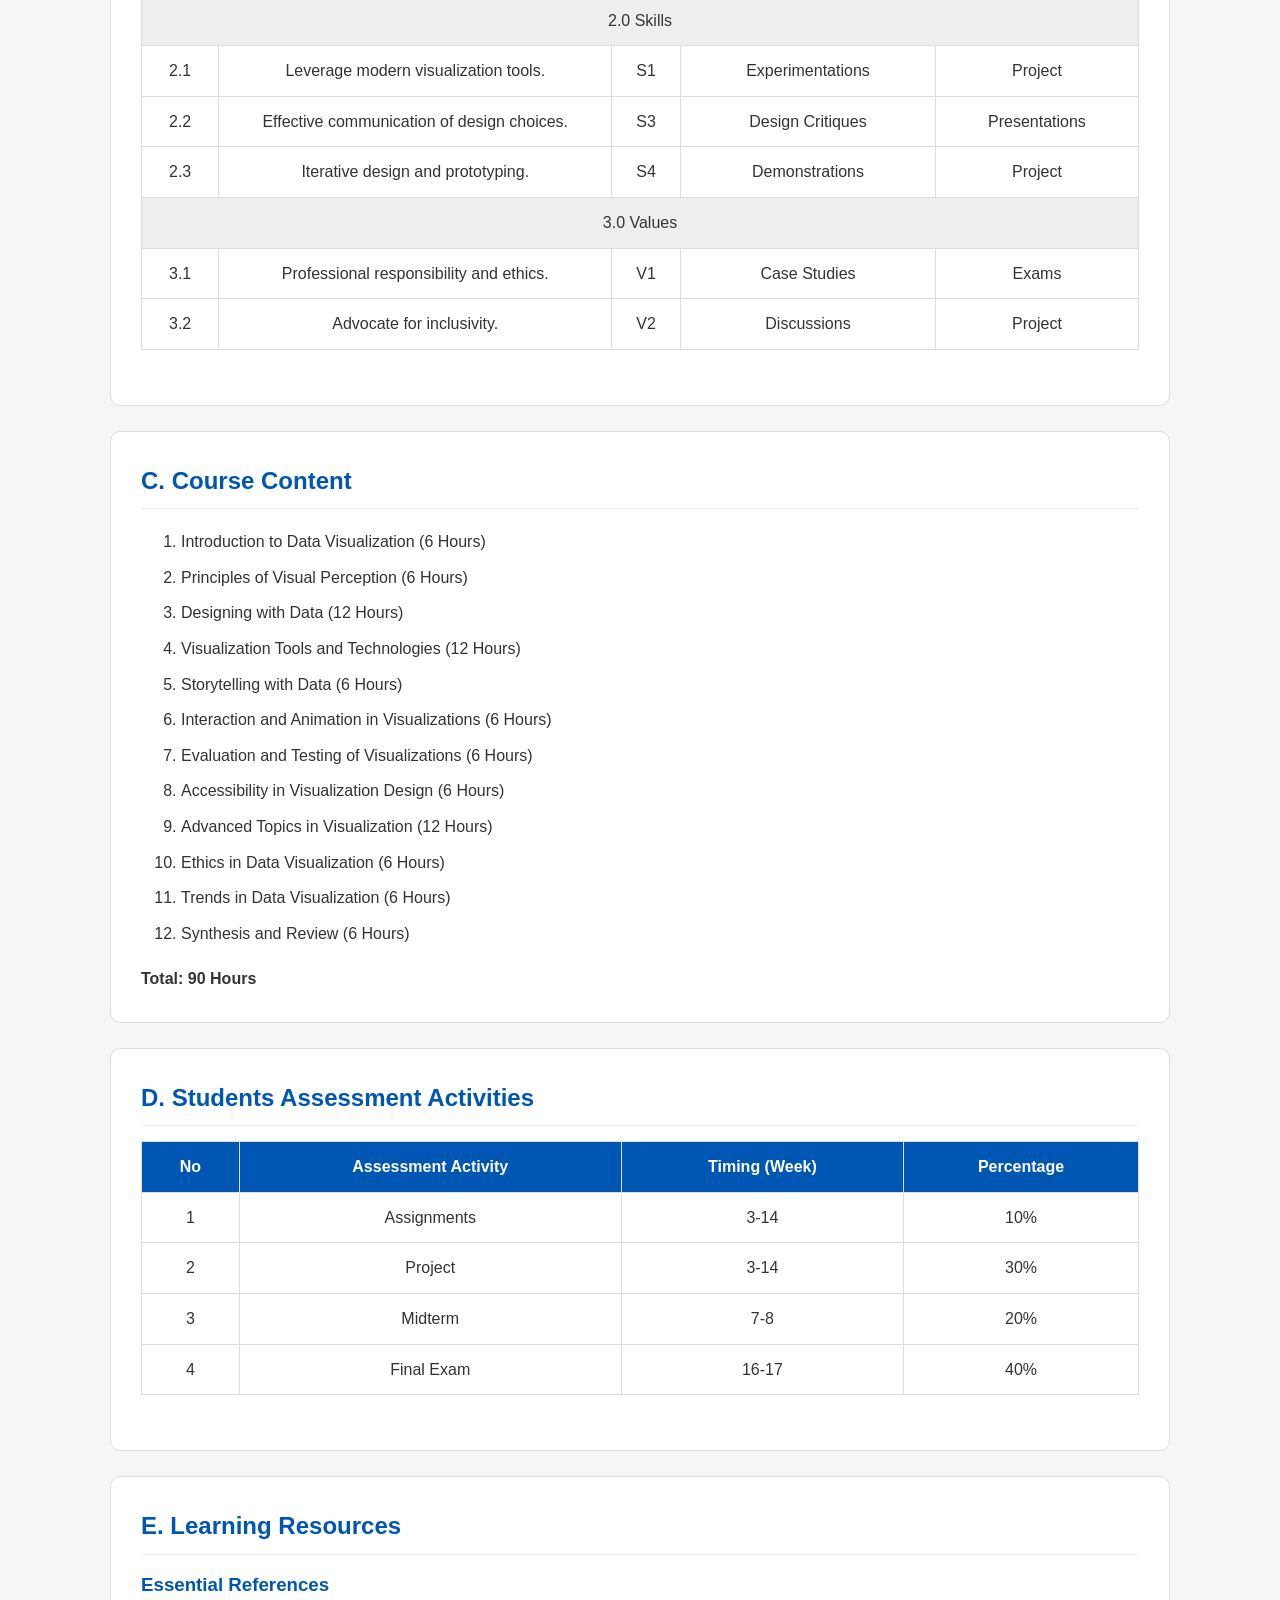
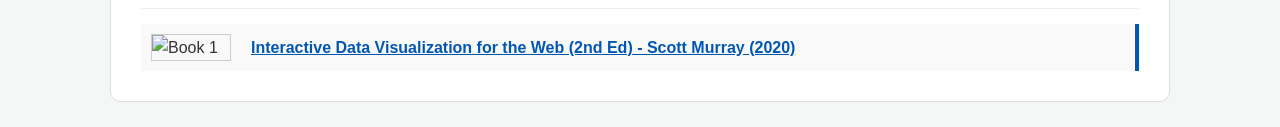
==== commit 03537bd2: "Update index.html" ====
--- a/index.html
+++ b/index.html
@@ -124,17 +124,10 @@
                     </a>
                 </div>
             </div>
-            <h3>Supportive References</h3>
-            <div class="ref-container">
-                <img src="images/book2.jpg" alt="Book 2" class="ref-img">
-                <div>
-                    <a href="https://socviz.co/" target="_blank" class="ref-link">
-                        Data Visualization: A Practical Introduction - Kieran Healy (2019)
-                    </a>
-                </div>
-            </div>
+            
         </section>
     </div>
 
 </body>
 </html>
+
--- a/style.css
+++ b/style.css
@@ -1,76 +1,64 @@
-/* شكل الصفحة العام */
-body {
-    font-family: Arial, sans-serif;
-    margin: 0;
-    background-color: #f4f6f8;
-    text-align: center;
+:root {
+    --primary: #0056b3;
+    --bg: #f4f7f6;
+    --card: #ffffff;
+    --text: #333;
+    --border: #ddd;
 }
 
-/* عنوان الصفحة */
-h1 {
-    margin-top: 30px;
+.dark-body {
+    --bg: #121212;
+    --card: #1e1e1e;
+    --text: #e0e0e0;
+    --border: #333;
+    --primary: #3b82f6;
 }
 
-/* حاوية الفريق */
-.team-container {
-    display: flex;
-    justify-content: center;
-    flex-wrap: wrap;
-    gap: 25px;
-    padding: 40px;
+* { margin: 0; padding: 0; box-sizing: border-box; }
+
+body { 
+    font-family: Arial, sans-serif; 
+    background-color: var(--bg); color: var(--text); 
+    line-height: 1.6; padding-top: 85px; 
 }
 
-/* بطاقة العضو */
-.team-card {
-    background-color: white;
-    width: 260px;
-    padding: 20px;
-    border-radius: 12px;
-    box-shadow: 0 4px 15px rgba(0,0,0,0.15);
-    transition: 0.3s;
+/* القائمة العلوية الثابتة */
+.top-navbar {
+    position: fixed; top: 0; left: 0; width: 100%;
+    background-color: var(--card); border-bottom: 3px solid var(--primary);
+    display: flex; justify-content: space-between; align-items: center;
+    padding: 0 40px; height: 75px; z-index: 1000; box-shadow: 0 2px 10px rgba(0,0,0,0.1);
+}
+.nav-brand { font-weight: bold; color: var(--primary); }
+.nav-links { display: flex; gap: 20px; list-style: none; }
+.nav-links a { text-decoration: none; color: var(--primary); font-weight: bold; font-size: 14px; }
+
+/* تنسيق الهيكل والمحتوى */
+.container { max-width: 1100px; margin: 0 auto; padding: 0 20px; }
+.content-card { 
+    background: var(--card); padding: 30px; margin-bottom: 25px; 
+    border-radius: 10px; border: 1px solid var(--border); 
 }
 
-/* حركة عند المرور بالماوس */
-.team-card:hover {
-    transform: translateY(-8px);
-}
+h1, h2, h3 { color: var(--primary); margin-bottom: 15px; border-bottom: 1px solid #eee; padding-bottom: 8px; }
 
-/* صورة العضو */
-.team-card img {
-    width:120px;
-    height:120px;
-    border-radius:50%;
-    object-fit:cover;
-    display:block;
-    margin: 0 auto 15px auto;
-}
+/* الجداول */
+.table-container { overflow-x: auto; margin: 15px 0; }
+table { width: 100%; border-collapse: collapse; margin-bottom: 10px; }
+table th, table td { border: 1px solid var(--border); padding: 12px; text-align: center; }
+table th { background-color: var(--primary); color: white; }
 
-/* الاسم العربي */
-.name-ar {
-    direction: rtl;
-    margin-top: 5px;
-}
-/* ترتيب الأسماء */
-.names {
-    margin-bottom: 12px;
-}
+/* القوائم المرتبة والمراجع */
+.ordered-list { margin: 20px 40px; }
+.ordered-list li { margin-bottom: 10px; font-weight: 500; }
+.ref-container { display: flex; align-items: center; gap: 20px; margin-top: 15px; border-right: 4px solid var(--primary); padding-right: 15px; background: #f9f9f9; padding: 10px; }
+.ref-img { width: 80px; height: auto; border: 1px solid #ccc; }
+.ref-link { color: var(--primary); text-decoration: underline; font-weight: bold; }
 
-.name-en {
-    margin: 10px 0 6px 0;
-    font-size: 18px;
-}
+/* مربعات الاختيار يدويًا */
+.check-box { display: inline-block; width: 16px; height: 16px; border: 1px solid #333; vertical-align: middle; text-align: center; line-height: 16px; margin: 0 5px; font-weight: bold; }
 
-.name-ar {
-    margin: 0;
-    font-size: 16px;
-    direction: rtl;
-}
-
-/* تنسيق النصوص داخل البطاقة */
-.team-card p {
-    margin: 8px 0;
-}
-.team-card img {
-  max-width: 120px !important;
-  max-height: 120px !important;
-}+/* كروت الفريق */
+.team-grid { display: grid; grid-template-columns: repeat(auto-fit, minmax(280px, 1fr)); gap: 20px; margin-top: 20px; }
+.member-card { background: var(--card); border: 1px solid var(--border); padding: 25px; border-radius: 12px; text-align: center; box-shadow: 0 4px 10px rgba(0,0,0,0.05); }
+.member-card img { width: 120px; height: 120px; border-radius: 50%; object-fit: cover; margin-bottom: 15px; border: 3px solid var(--primary); }
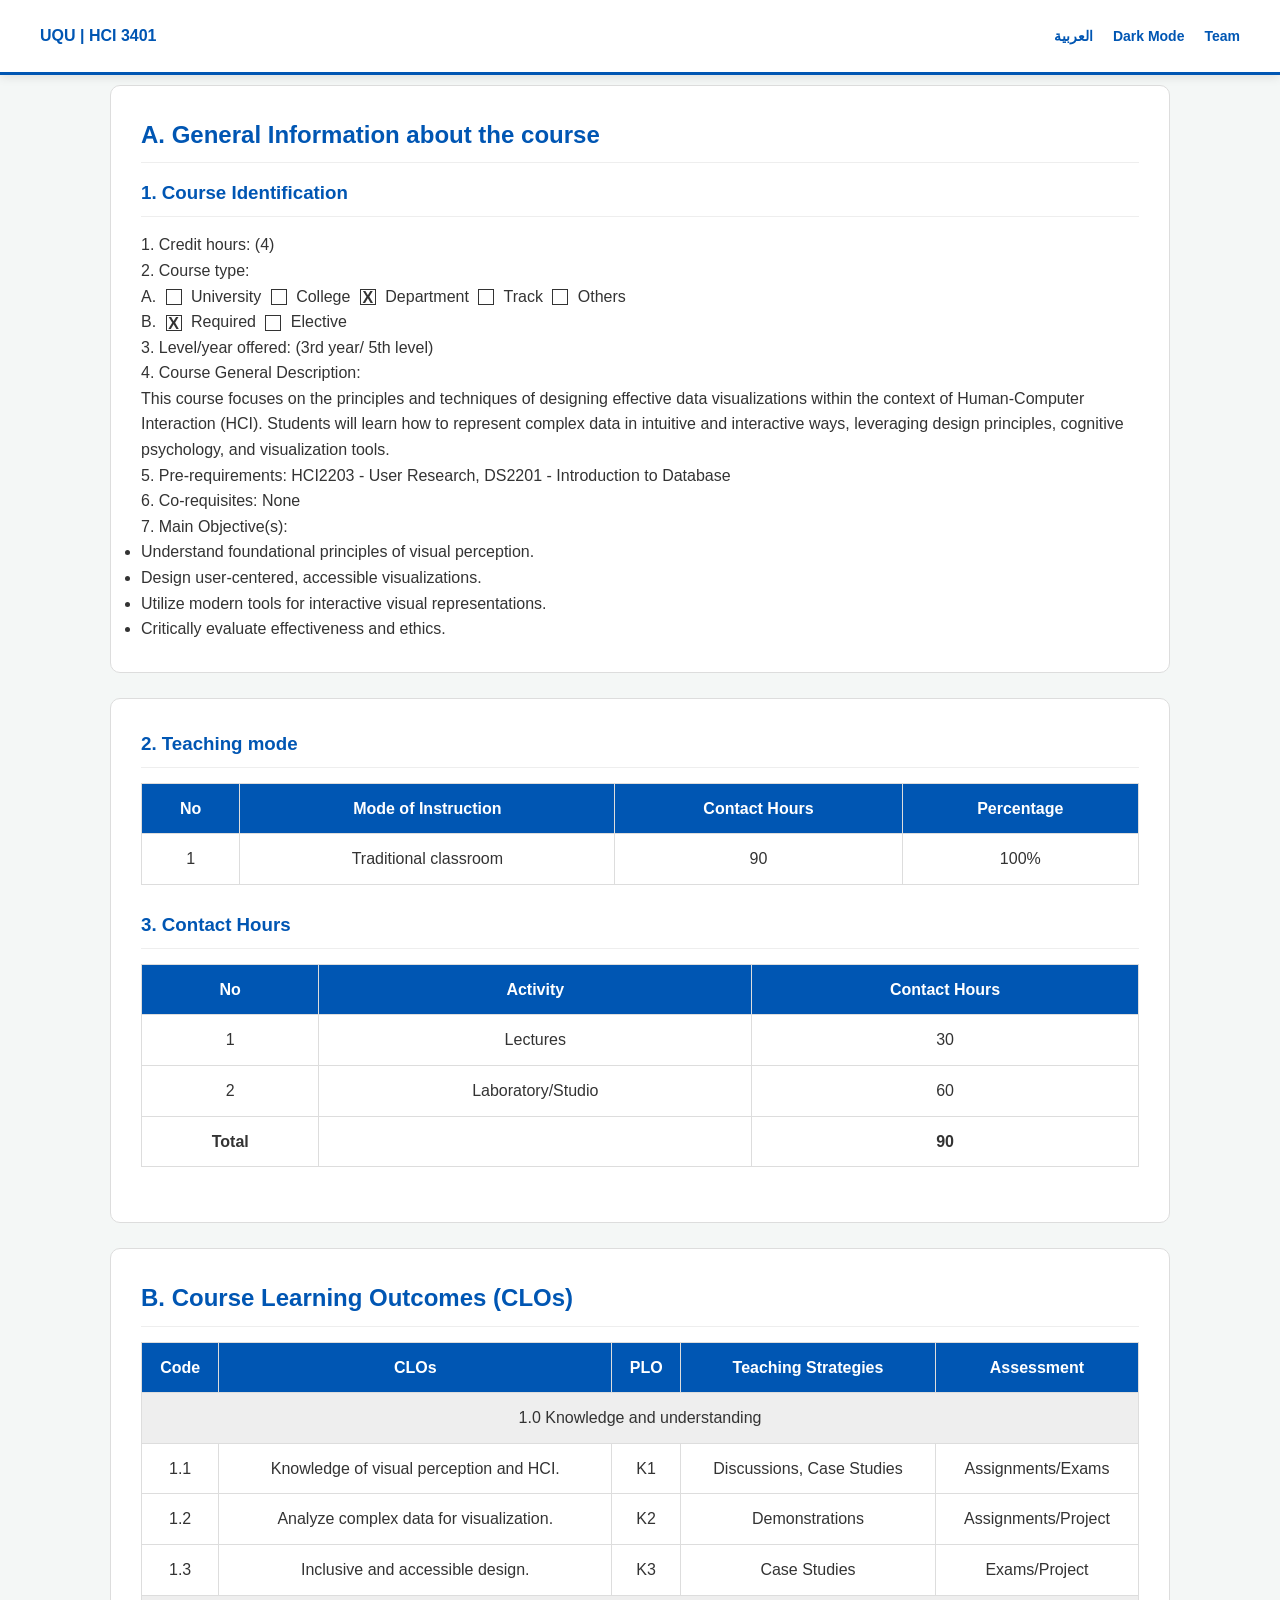
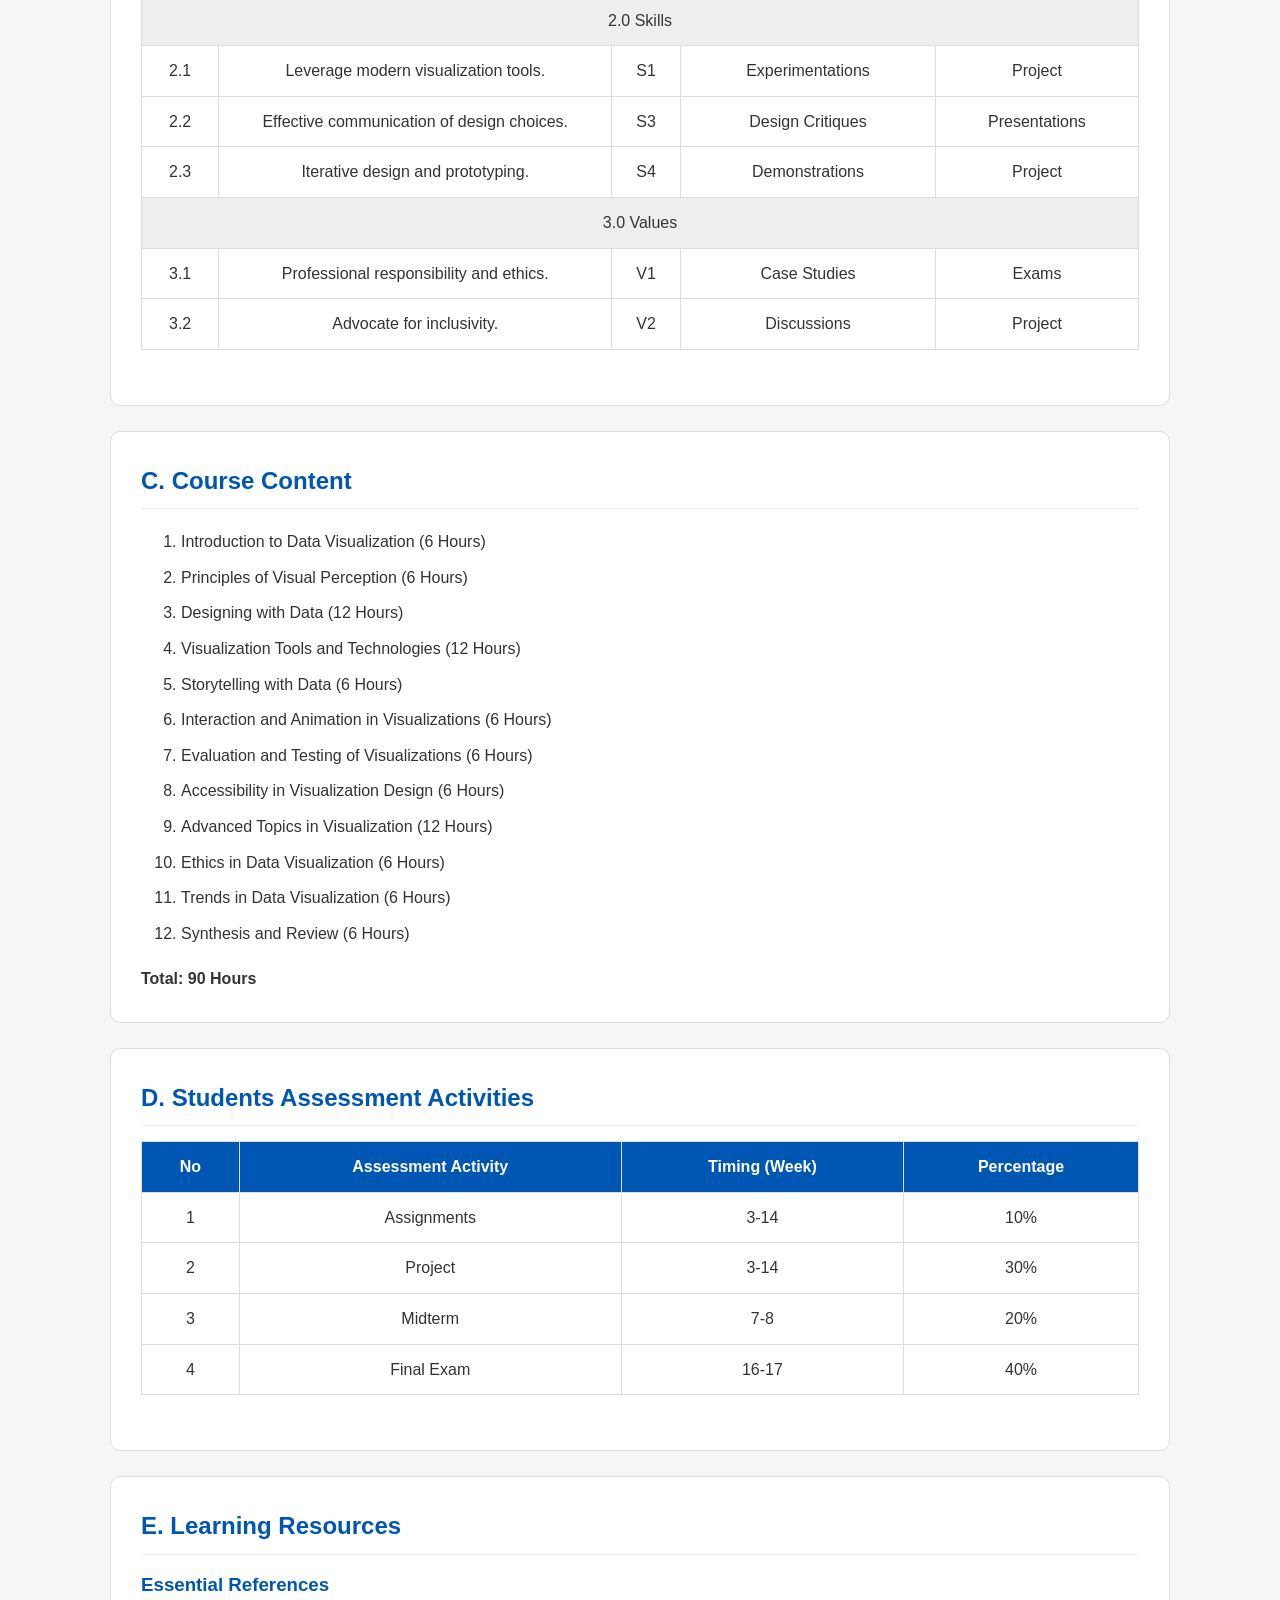
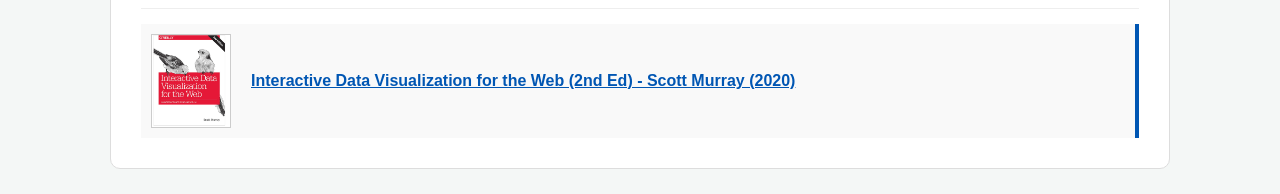
==== commit 7a11055a: "Update index.html" ====
--- a/index.html
+++ b/index.html
@@ -117,7 +117,7 @@
             <h2>E. Learning Resources</h2>
             <h3>Essential References</h3>
             <div class="ref-container">
-                <img src="images/book1.jpg" alt="Book 1" class="ref-img">
+                <img src="images/book1.png" alt="Book 1" class="ref-img">
                 <div>
                     <a href="https://www.amazon.com/Interactive-Data-Visualization-Web-Introduction/dp/1491921285" target="_blank" class="ref-link">
                         Interactive Data Visualization for the Web (2nd Ed) - Scott Murray (2020)
@@ -131,3 +131,4 @@
 </body>
 </html>
 
+
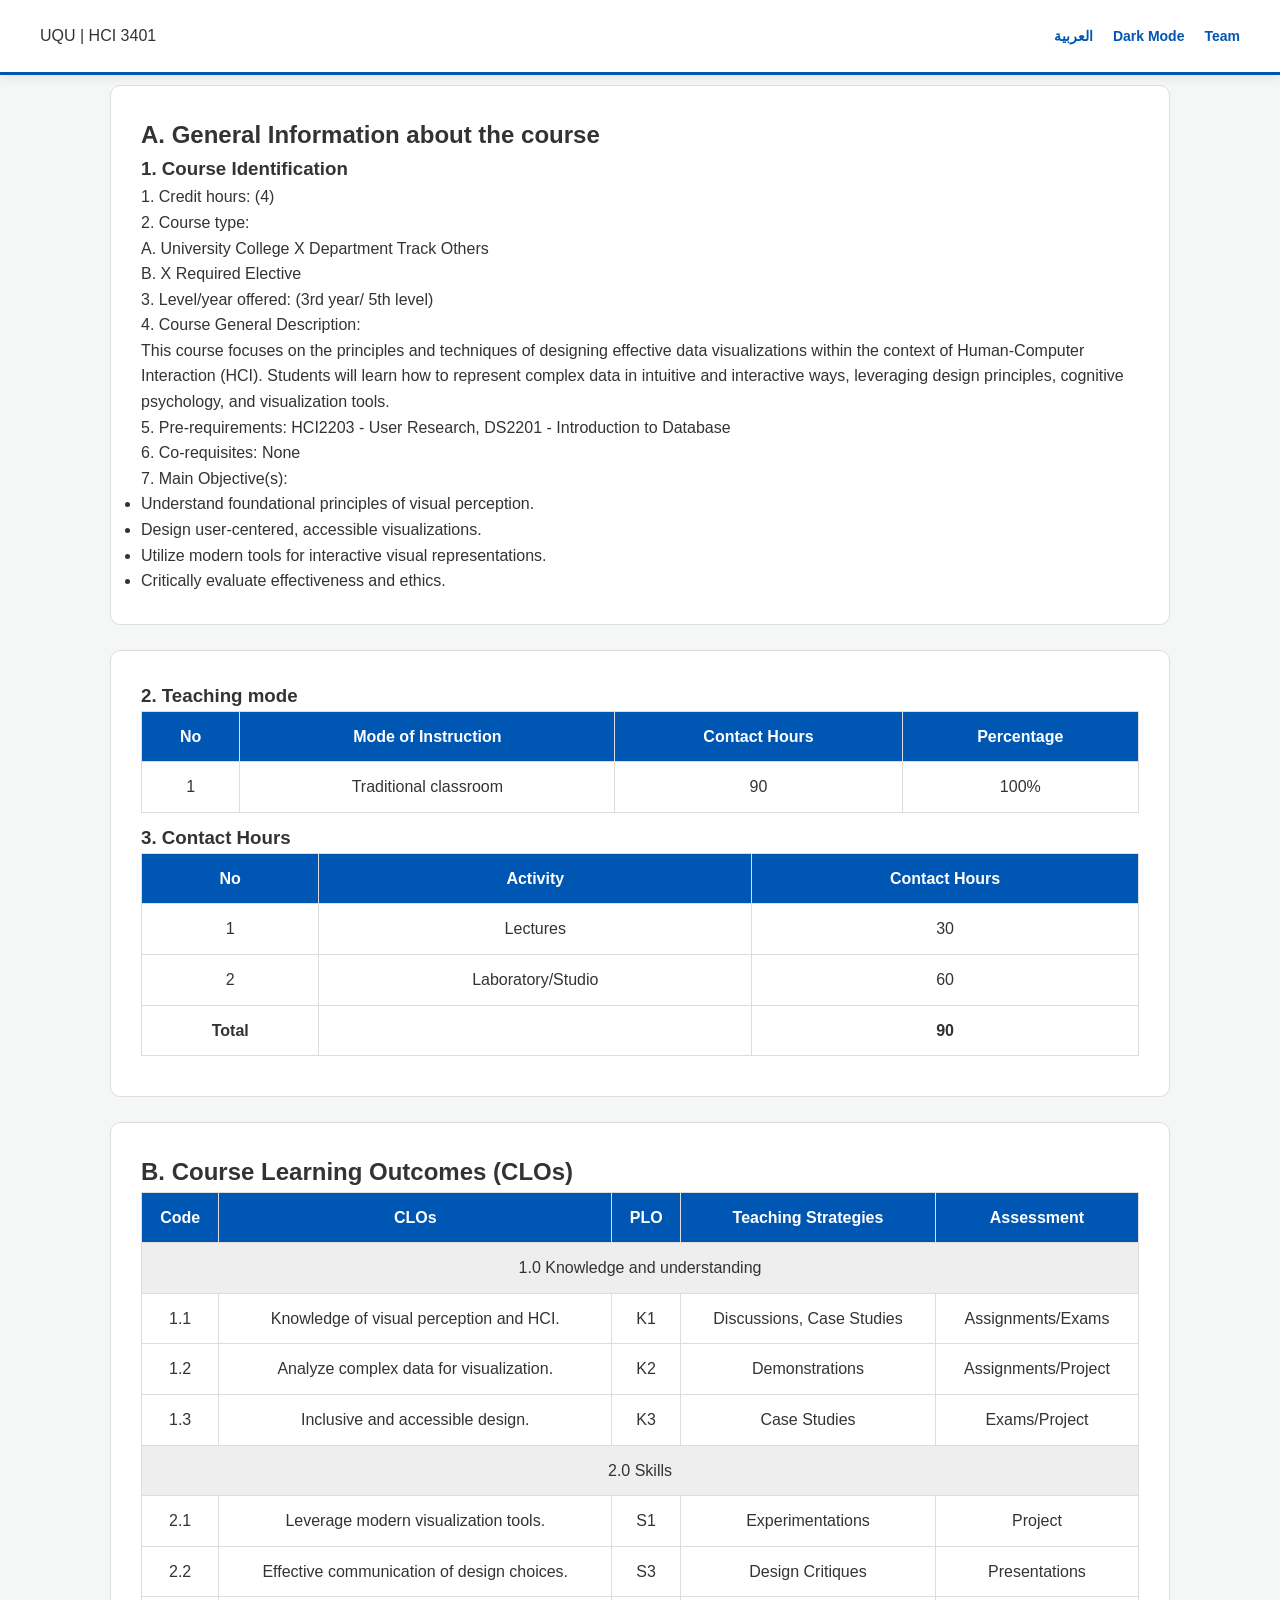
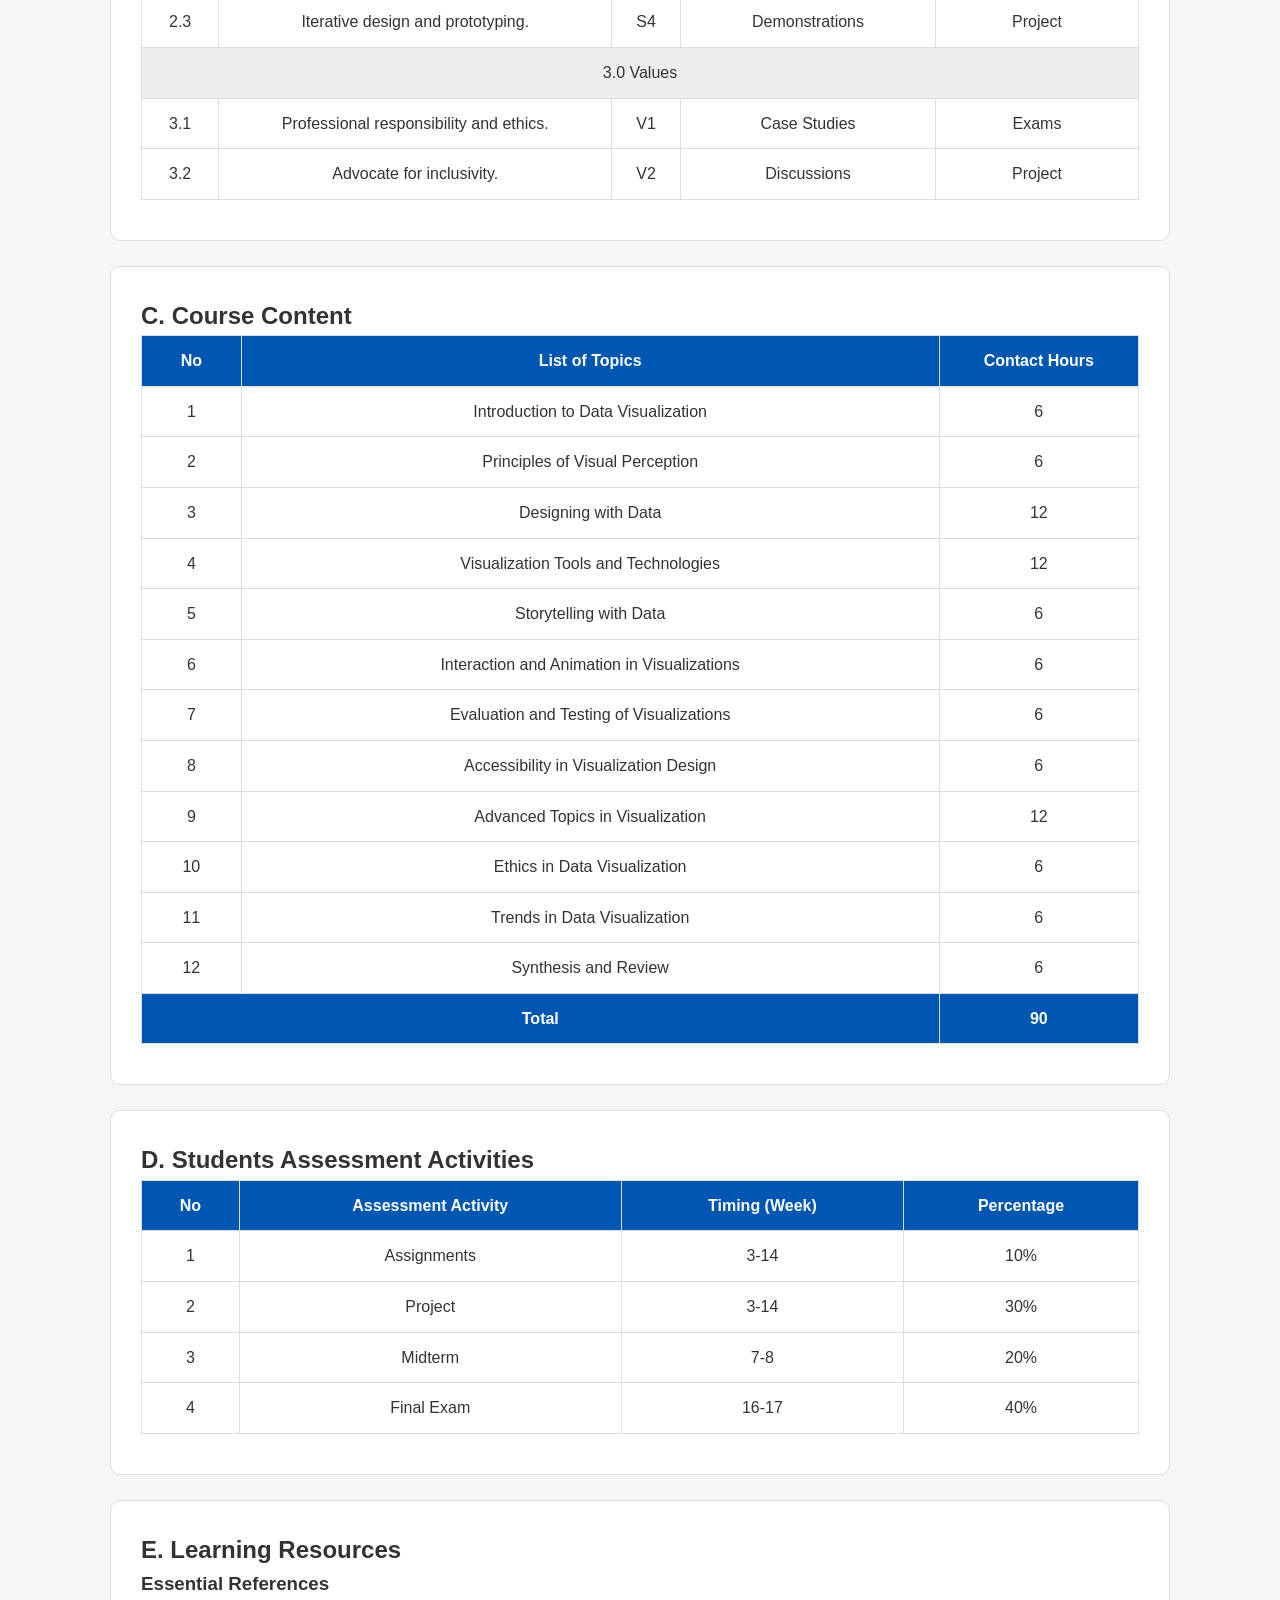
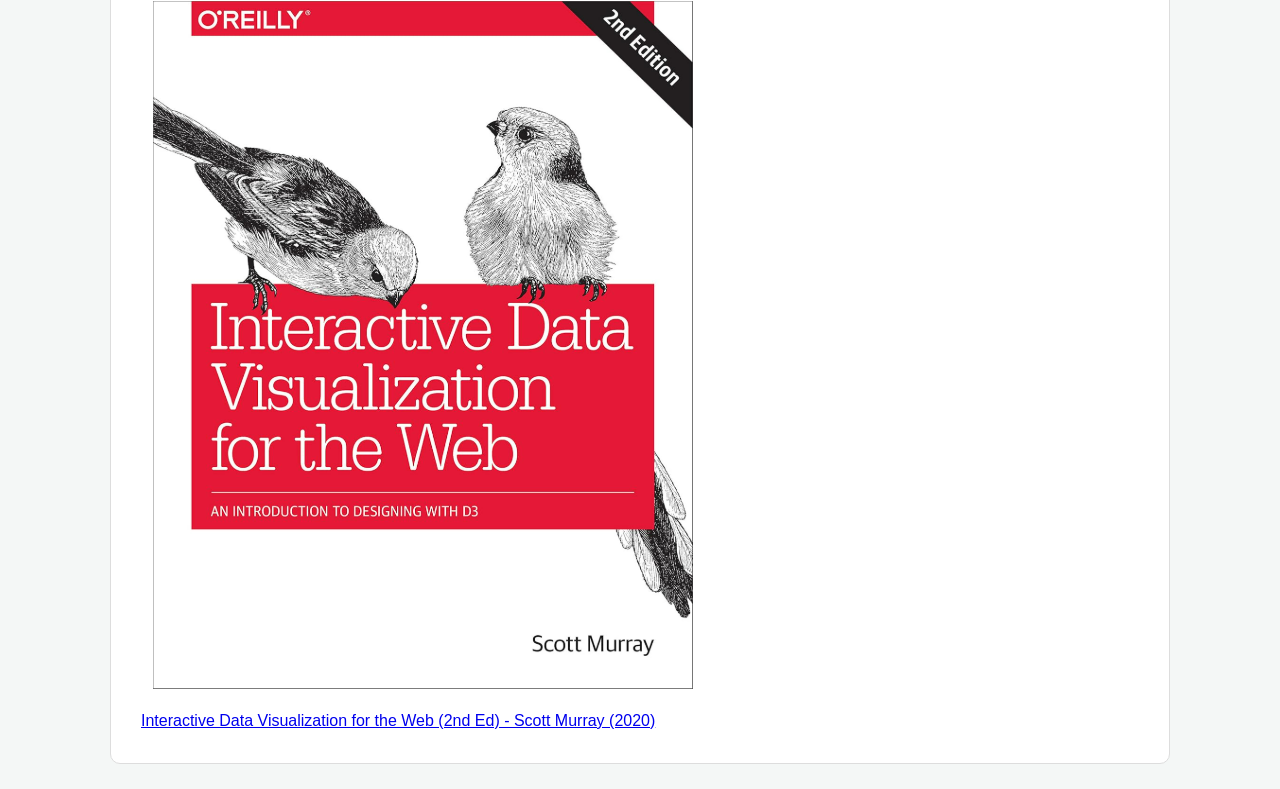
==== commit c994c751: "Update index.html" ====
--- a/index.html
+++ b/index.html
@@ -80,25 +80,40 @@
                 </table>
             </div>
         </section>
-
-        <section class="content-card">
-            <h2>C. Course Content</h2>
-            <ol class="ordered-list">
-                <li>Introduction to Data Visualization (6 Hours)</li>
-                <li>Principles of Visual Perception (6 Hours)</li>
-                <li>Designing with Data (12 Hours)</li>
-                <li>Visualization Tools and Technologies (12 Hours)</li>
-                <li>Storytelling with Data (6 Hours)</li>
-                <li>Interaction and Animation in Visualizations (6 Hours)</li>
-                <li>Evaluation and Testing of Visualizations (6 Hours)</li>
-                <li>Accessibility in Visualization Design (6 Hours)</li>
-                <li>Advanced Topics in Visualization (12 Hours)</li>
-                <li>Ethics in Data Visualization (6 Hours)</li>
-                <li>Trends in Data Visualization (6 Hours)</li>
-                <li>Synthesis and Review (6 Hours)</li>
-            </ol>
-            <p><strong>Total: 90 Hours</strong></p>
-        </section>
+<section class="content-card">
+    <h2>C. Course Content</h2>
+    <div class="table-container">
+        <table>
+            <thead>
+                <tr>
+                    <th style="width: 10%;">No</th>
+                    <th style="width: 70%;">List of Topics</th>
+                    <th style="width: 20%;">Contact Hours</th>
+                </tr>
+            </thead>
+            <tbody>
+                <tr><td>1</td><td>Introduction to Data Visualization</td><td>6</td></tr>
+                <tr><td>2</td><td>Principles of Visual Perception</td><td>6</td></tr>
+                <tr><td>3</td><td>Designing with Data</td><td>12</td></tr>
+                <tr><td>4</td><td>Visualization Tools and Technologies</td><td>12</td></tr>
+                <tr><td>5</td><td>Storytelling with Data</td><td>6</td></tr>
+                <tr><td>6</td><td>Interaction and Animation in Visualizations</td><td>6</td></tr>
+                <tr><td>7</td><td>Evaluation and Testing of Visualizations</td><td>6</td></tr>
+                <tr><td>8</td><td>Accessibility in Visualization Design</td><td>6</td></tr>
+                <tr><td>9</td><td>Advanced Topics in Visualization</td><td>12</td></tr>
+                <tr><td>10</td><td>Ethics in Data Visualization</td><td>6</td></tr>
+                <tr><td>11</td><td>Trends in Data Visualization</td><td>6</td></tr>
+                <tr><td>12</td><td>Synthesis and Review</td><td>6</td></tr>
+            </tbody>
+            <tfoot>
+                <tr style="background-color: var(--primary); color: white; font-weight: bold;">
+                    <td colspan="2">Total</td>
+                    <td>90</td>
+                </tr>
+            </tfoot>
+        </table>
+    </div>
+</section>
 
         <section class="content-card">
             <h2>D. Students Assessment Activities</h2>
@@ -132,3 +147,4 @@
 </html>
 
 
+
--- a/style.css
+++ b/style.css
@@ -1,3 +1,4 @@
+/* 1. المتغيرات والوضع الليلي */
 :root {
     --primary: #0056b3;
     --bg: #f4f7f6;
@@ -22,43 +23,70 @@
     line-height: 1.6; padding-top: 85px; 
 }
 
-/* القائمة العلوية الثابتة */
+/* 2. القائمة العلوية الثابتة */
 .top-navbar {
     position: fixed; top: 0; left: 0; width: 100%;
     background-color: var(--card); border-bottom: 3px solid var(--primary);
     display: flex; justify-content: space-between; align-items: center;
     padding: 0 40px; height: 75px; z-index: 1000; box-shadow: 0 2px 10px rgba(0,0,0,0.1);
 }
-.nav-brand { font-weight: bold; color: var(--primary); }
 .nav-links { display: flex; gap: 20px; list-style: none; }
 .nav-links a { text-decoration: none; color: var(--primary); font-weight: bold; font-size: 14px; }
 
-/* تنسيق الهيكل والمحتوى */
+/* 3. تنسيق الهيكل العام */
 .container { max-width: 1100px; margin: 0 auto; padding: 0 20px; }
 .content-card { 
     background: var(--card); padding: 30px; margin-bottom: 25px; 
     border-radius: 10px; border: 1px solid var(--border); 
 }
 
-h1, h2, h3 { color: var(--primary); margin-bottom: 15px; border-bottom: 1px solid #eee; padding-bottom: 8px; }
-
-/* الجداول */
-.table-container { overflow-x: auto; margin: 15px 0; }
+/* 4. تنسيق الجداول والقوائم لصفحات التوصيف */
 table { width: 100%; border-collapse: collapse; margin-bottom: 10px; }
 table th, table td { border: 1px solid var(--border); padding: 12px; text-align: center; }
 table th { background-color: var(--primary); color: white; }
+.ordered-list { margin: 20px 40px; }
 
-/* القوائم المرتبة والمراجع */
-.ordered-list { margin: 20px 40px; }
-.ordered-list li { margin-bottom: 10px; font-weight: 500; }
-.ref-container { display: flex; align-items: center; gap: 20px; margin-top: 15px; border-right: 4px solid var(--primary); padding-right: 15px; background: #f9f9f9; padding: 10px; }
-.ref-img { width: 80px; height: auto; border: 1px solid #ccc; }
-.ref-link { color: var(--primary); text-decoration: underline; font-weight: bold; }
+/* 5. تنسيق كروت الفريق */
+.team-container {
+    display: flex;
+    flex-wrap: wrap;
+    justify-content: center;
+    gap: 25px;
+    padding: 20px 0;
+}
 
-/* مربعات الاختيار يدويًا */
-.check-box { display: inline-block; width: 16px; height: 16px; border: 1px solid #333; vertical-align: middle; text-align: center; line-height: 16px; margin: 0 5px; font-weight: bold; }
+.team-card {
+    background-color: var(--card);
+    width: 320px; /* عرض مستطيل ثابت */
+    padding: 25px;
+    border-radius: 15px; /* حواف دائرية ناعمة */
+    box-shadow: 0 4px 15px rgba(0,0,0,0.1);
+    text-align: center;
+    border: 1px solid var(--border);
+    transition: transform 0.3s ease;
+}
 
-/* كروت الفريق */
-.team-grid { display: grid; grid-template-columns: repeat(auto-fit, minmax(280px, 1fr)); gap: 20px; margin-top: 20px; }
-.member-card { background: var(--card); border: 1px solid var(--border); padding: 25px; border-radius: 12px; text-align: center; box-shadow: 0 4px 10px rgba(0,0,0,0.05); }
-.member-card img { width: 120px; height: 120px; border-radius: 50%; object-fit: cover; margin-bottom: 15px; border: 3px solid var(--primary); }
+.team-card:hover { 
+    transform: translateY(-8px); /* تأثير حركة عند المرور بالماوس */
+}
+
+.team-card img {
+    width: 120px;
+    height: 120px;
+    border-radius: 50%; /* الصورة دائرية داخل الكرت المستطيل */
+    object-fit: cover;
+    margin-bottom: 15px;
+    border: 4px solid var(--primary);
+    box-shadow: 0 2px 6px rgba(0,0,0,0.1);
+}
+
+.names h3 { 
+    font-size: 1.1rem; 
+    margin-bottom: 5px; 
+}
+
+.name-en { color: var(--primary); font-weight: bold; }
+.name-ar { direction: rtl; }
+
+.team-card p { margin: 8px 0; font-size: 0.9rem; }
+.team-card a { color: var(--primary); text-decoration: none; font-weight: bold; }
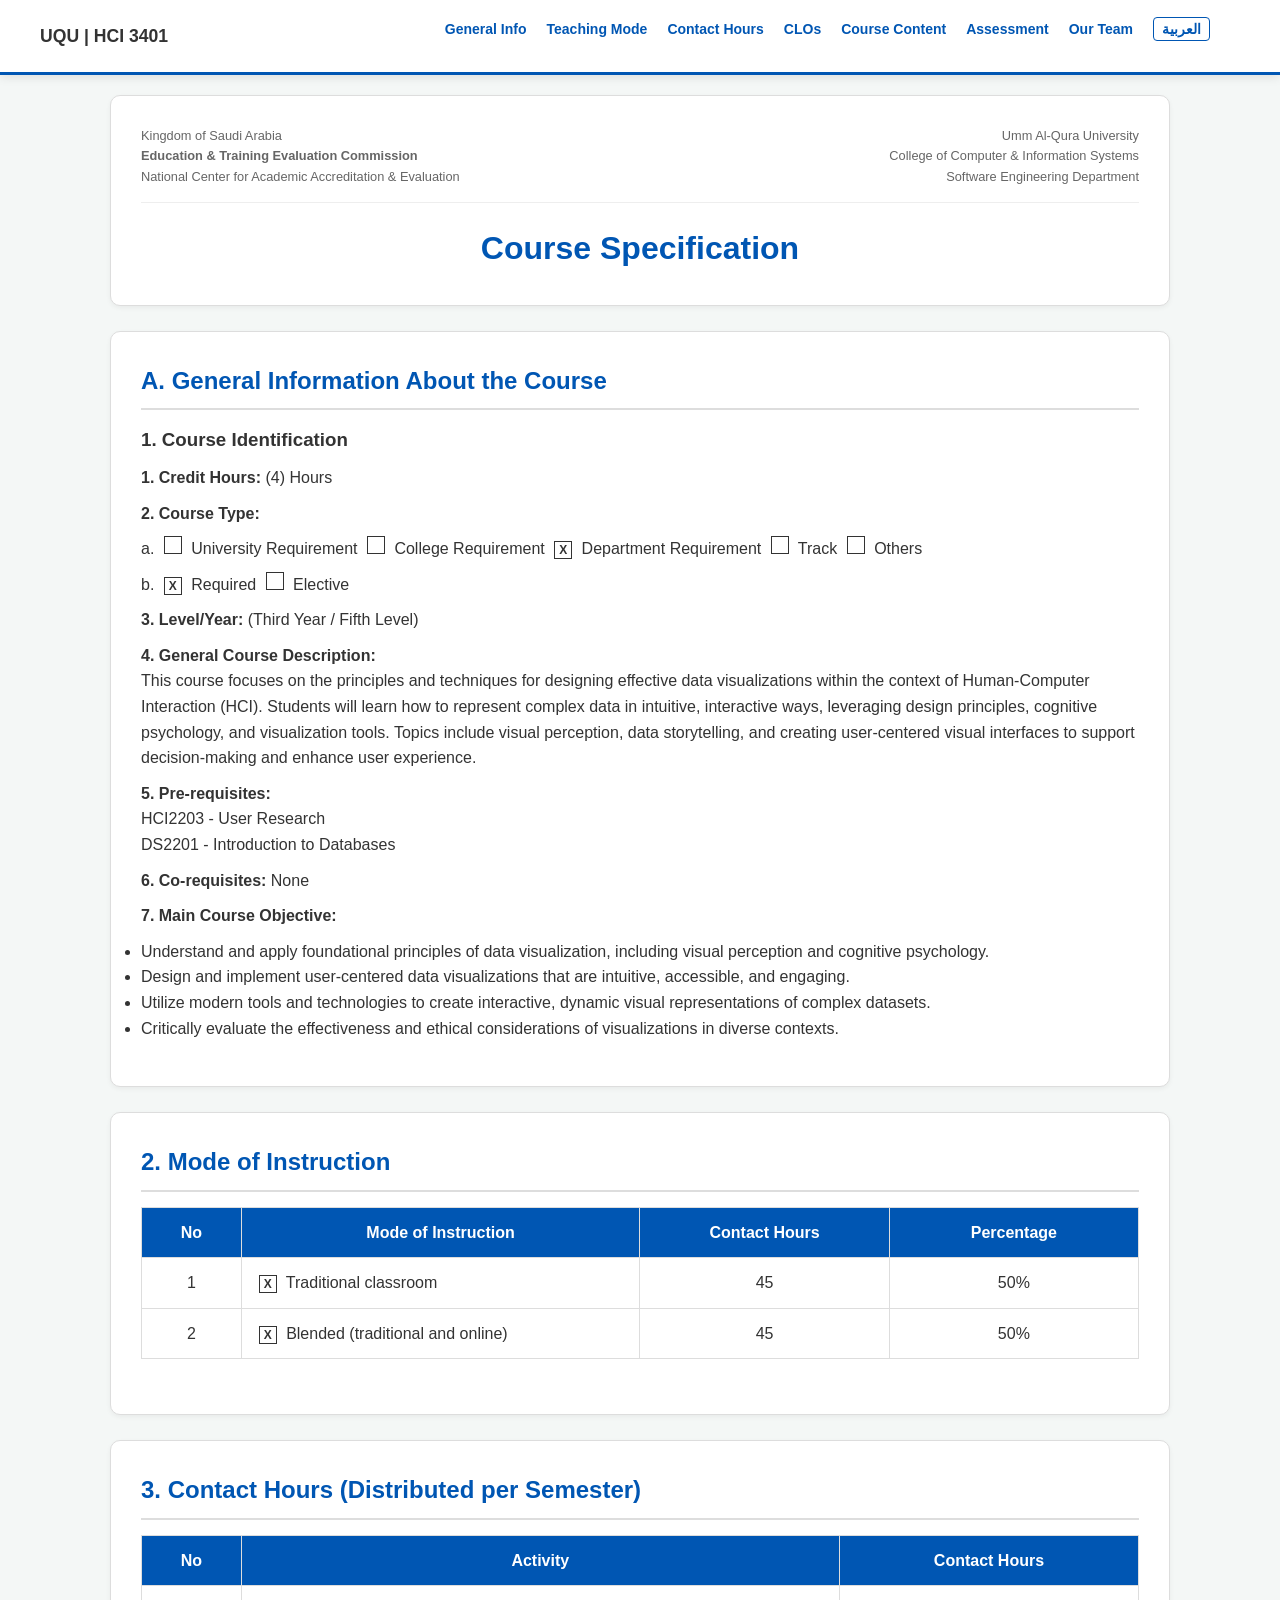
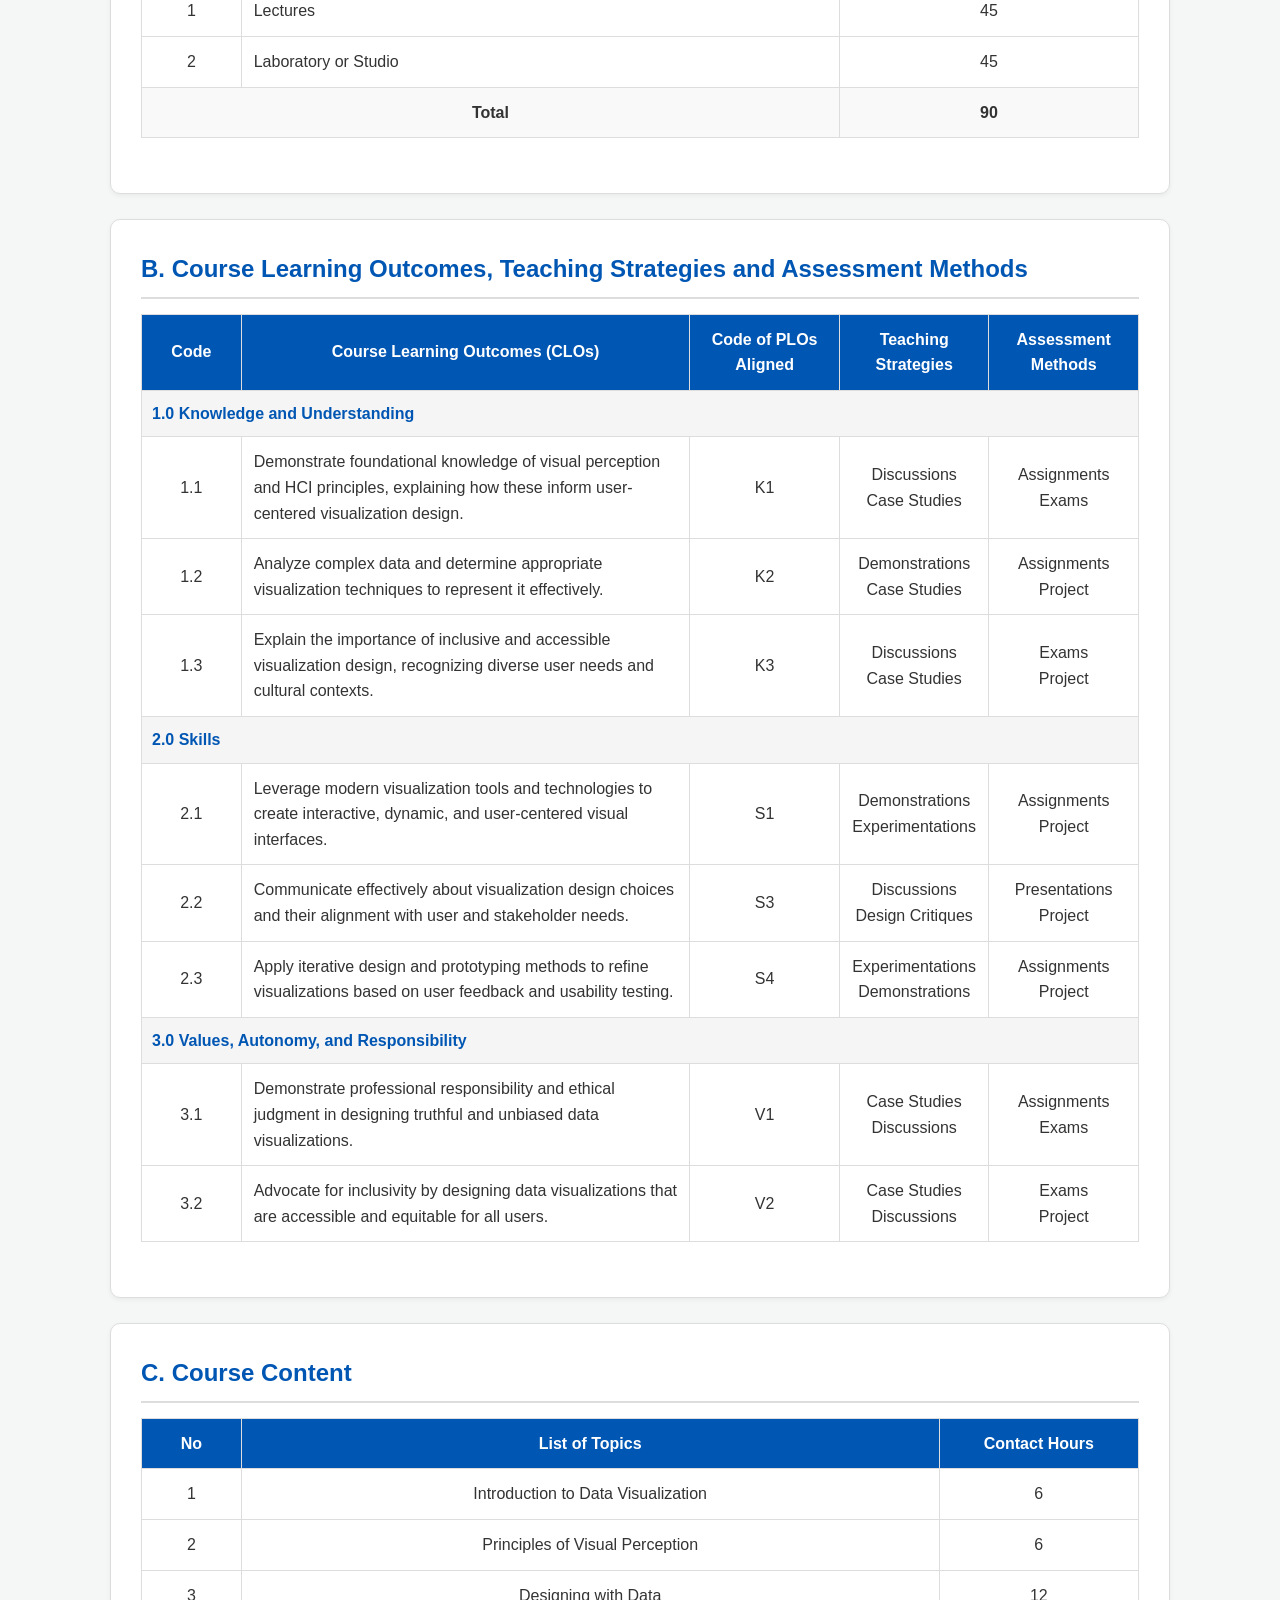
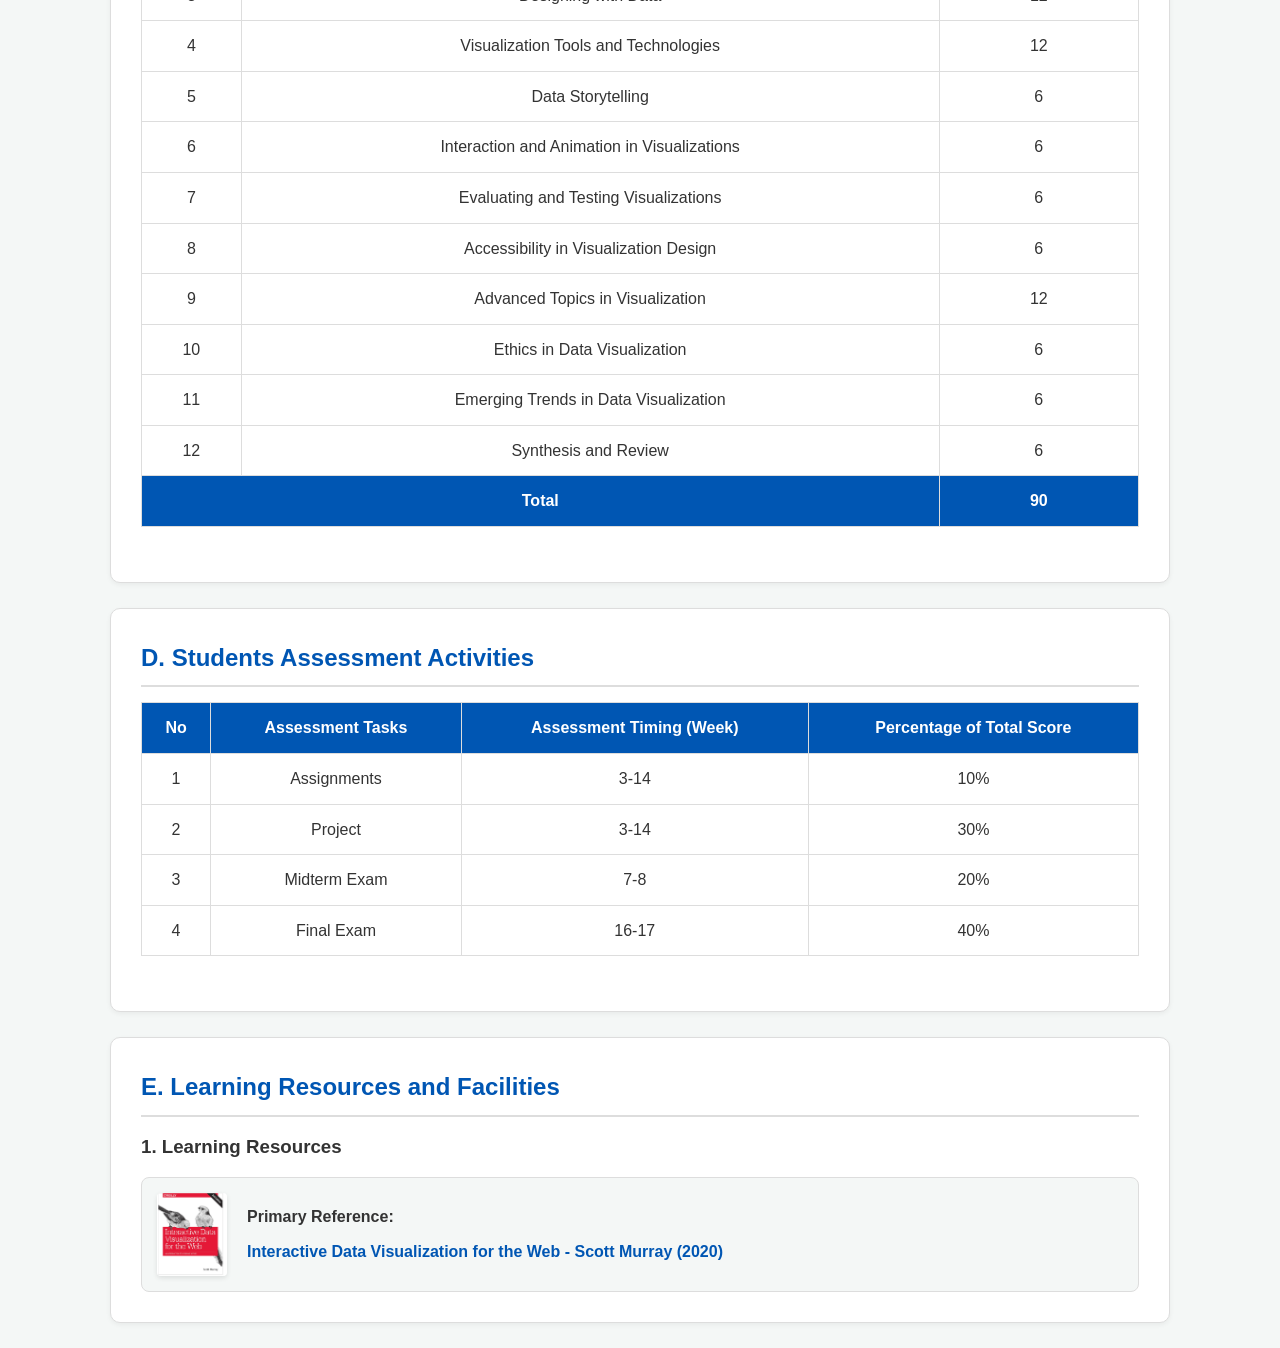
==== commit 0da1f4bd: "Update index.html" ====
--- a/index.html
+++ b/index.html
@@ -3,148 +3,272 @@
 <head>
     <meta charset="UTF-8">
     <meta name="viewport" content="width=device-width, initial-scale=1.0">
-    <title>HCI 3401 Specification</title>
+    <title>Course Specification - Data Visualization Design</title>
     <link rel="stylesheet" href="style.css">
+    <style>
+        html {
+            scroll-behavior: smooth;
+        }
+    </style>
 </head>
 <body>
 
     <nav class="top-navbar">
         <div class="nav-brand">UQU | HCI 3401</div>
         <ul class="nav-links">
-            <li><a href="ar-light.html">العربية</a></li>
-            <li><a href="en-dark.html">Dark Mode</a></li>
-            <li><a href="team.html">Team</a></li>
+            <li><a href="#general-info">General Info</a></li>
+            <li><a href="#teaching-mode">Teaching Mode</a></li>
+            <li><a href="#contact-hours">Contact Hours</a></li>
+            <li><a href="#clos">CLOs</a></li>
+            <li><a href="#course-content">Course Content</a></li>
+            <li><a href="#assessment-activities">Assessment</a></li>
+            <li><a href="team.html">Our Team</a></li>
+            <li><a href="ar-light.html" style="color: var(--primary); border: 1px solid var(--primary); padding: 3px 8px; border-radius: 4px;">العربية</a></li>
         </ul>
     </nav>
 
     <div class="container">
+        
+        <header class="content-card">
+            <div style="display: flex; justify-content: space-between; font-size: 0.8rem; color: #666; padding-bottom: 15px; border-bottom: 1px solid #eee;">
+                <div style="text-align: left;">Kingdom of Saudi Arabia<br><b>Education & Training Evaluation Commission</b><br>National Center for Academic Accreditation & Evaluation</div>
+                <div style="text-align: right;">Umm Al-Qura University<br>College of Computer & Information Systems<br>Software Engineering Department</div>
+            </div>
+            <h1 style="margin-top: 20px; text-align: center; color: var(--primary);">Course Specification</h1>
+        </header>
+
+        <section id="general-info" class="content-card">
+            <h2>A. General Information About the Course</h2>
+            <h3>1. Course Identification</h3>
+            <p><strong>1. Credit Hours:</strong> (4) Hours</p>
+            <p><strong>2. Course Type:</strong></p>
+            <p>a. <span class="check-box"></span> University Requirement <span class="check-box"></span> College Requirement <span class="check-box">X</span> Department Requirement <span class="check-box"></span> Track <span class="check-box"></span> Others</p>
+            <p>b. <span class="check-box">X</span> Required <span class="check-box"></span> Elective</p>
+            <p><strong>3. Level/Year:</strong> (Third Year / Fifth Level)</p>
+            <p><strong>4. General Course Description:</strong><br>
+            This course focuses on the principles and techniques for designing effective data visualizations within the context of Human-Computer Interaction (HCI). Students will learn how to represent complex data in intuitive, interactive ways, leveraging design principles, cognitive psychology, and visualization tools. Topics include visual perception, data storytelling, and creating user-centered visual interfaces to support decision-making and enhance user experience.</p>
+            <p><strong>5. Pre-requisites:</strong><br>
+            HCI2203 - User Research <br> DS2201 - Introduction to Databases</p>
+            <p><strong>6. Co-requisites:</strong> None</p>
+            <p><strong>7. Main Course Objective:</strong></p>
+            <ul>
+                <li>Understand and apply foundational principles of data visualization, including visual perception and cognitive psychology.</li>
+                <li>Design and implement user-centered data visualizations that are intuitive, accessible, and engaging.</li>
+                <li>Utilize modern tools and technologies to create interactive, dynamic visual representations of complex datasets.</li>
+                <li>Critically evaluate the effectiveness and ethical considerations of visualizations in diverse contexts.</li>
+            </ul>
+        </section>
+
+        <section id="teaching-mode" class="content-card">
+            <h2>2. Mode of Instruction</h2>
+            <div class="table-container">
+                <table>
+                    <thead>
+                        <tr>
+                            <th style="width: 10%;">No</th>
+                            <th style="width: 40%;">Mode of Instruction</th>
+                            <th style="width: 25%;">Contact Hours</th>
+                            <th style="width: 25%;">Percentage</th>
+                        </tr>
+                    </thead>
+                    <tbody>
+                        <tr>
+                            <td>1</td>
+                            <td style="text-align: left;"><span class="check-box">X</span> Traditional classroom</td>
+                            <td>45</td>
+                            <td>50%</td>
+                        </tr>
+                        <tr>
+                            <td>2</td>
+                            <td style="text-align: left;"><span class="check-box">X</span> Blended (traditional and online)</td>
+                            <td>45</td>
+                            <td>50%</td>
+                        </tr>
+                    </tbody>
+                </table>
+            </div>
+        </section>
+
+        <section id="contact-hours" class="content-card">
+            <h2>3. Contact Hours (Distributed per Semester)</h2>
+            <div class="table-container">
+                <table>
+                    <thead>
+                        <tr>
+                            <th style="width: 10%;">No</th>
+                            <th style="width: 60%;">Activity</th>
+                            <th style="width: 30%;">Contact Hours</th>
+                        </tr>
+                    </thead>
+                    <tbody>
+                        <tr><td>1</td><td style="text-align: left;">Lectures</td><td>45</td></tr>
+                        <tr><td>2</td><td style="text-align: left;">Laboratory or Studio</td><td>45</td></tr>
+                        <tr style="font-weight: bold; background-color: #f9f9f9;">
+                            <td colspan="2">Total</td>
+                            <td>90</td>
+                        </tr>
+                    </tbody>
+                </table>
+            </div>
+        </section>
+
+        <section id="clos" class="content-card">
+            <h2>B. Course Learning Outcomes, Teaching Strategies and Assessment Methods</h2>
+            <div class="table-container">
+                <table>
+                    <thead>
+                        <tr>
+                            <th style="width: 10%;">Code</th>
+                            <th style="width: 45%;">Course Learning Outcomes (CLOs)</th>
+                            <th style="width: 15%;">Code of PLOs Aligned</th>
+                            <th style="width: 15%;">Teaching Strategies</th>
+                            <th style="width: 15%;">Assessment Methods</th>
+                        </tr>
+                    </thead>
+                    <tbody>
+                        <tr style="background-color: #f5f5f5;">
+                            <td colspan="5" style="text-align: left; font-weight: bold; color: var(--primary);">1.0 Knowledge and Understanding</td>
+                        </tr>
+                        <tr>
+                            <td>1.1</td>
+                            <td style="text-align: left;">Demonstrate foundational knowledge of visual perception and HCI principles, explaining how these inform user-centered visualization design.</td>
+                            <td>K1</td>
+                            <td>Discussions<br>Case Studies</td>
+                            <td>Assignments<br>Exams</td>
+                        </tr>
+                        <tr>
+                            <td>1.2</td>
+                            <td style="text-align: left;">Analyze complex data and determine appropriate visualization techniques to represent it effectively.</td>
+                            <td>K2</td>
+                            <td>Demonstrations<br>Case Studies</td>
+                            <td>Assignments<br>Project</td>
+                        </tr>
+                        <tr>
+                            <td>1.3</td>
+                            <td style="text-align: left;">Explain the importance of inclusive and accessible visualization design, recognizing diverse user needs and cultural contexts.</td>
+                            <td>K3</td>
+                            <td>Discussions<br>Case Studies</td>
+                            <td>Exams<br>Project</td>
+                        </tr>
+
+                        <tr style="background-color: #f5f5f5;">
+                            <td colspan="5" style="text-align: left; font-weight: bold; color: var(--primary);">2.0 Skills</td>
+                        </tr>
+                        <tr>
+                            <td>2.1</td>
+                            <td style="text-align: left;">Leverage modern visualization tools and technologies to create interactive, dynamic, and user-centered visual interfaces.</td>
+                            <td>S1</td>
+                            <td>Demonstrations<br>Experimentations</td>
+                            <td>Assignments<br>Project</td>
+                        </tr>
+                        <tr>
+                            <td>2.2</td>
+                            <td style="text-align: left;">Communicate effectively about visualization design choices and their alignment with user and stakeholder needs.</td>
+                            <td>S3</td>
+                            <td>Discussions<br>Design Critiques</td>
+                            <td>Presentations<br>Project</td>
+                        </tr>
+                        <tr>
+                            <td>2.3</td>
+                            <td style="text-align: left;">Apply iterative design and prototyping methods to refine visualizations based on user feedback and usability testing.</td>
+                            <td>S4</td>
+                            <td>Experimentations<br>Demonstrations</td>
+                            <td>Assignments<br>Project</td>
+                        </tr>
+
+                        <tr style="background-color: #f5f5f5;">
+                            <td colspan="5" style="text-align: left; font-weight: bold; color: var(--primary);">3.0 Values, Autonomy, and Responsibility</td>
+                        </tr>
+                        <tr>
+                            <td>3.1</td>
+                            <td style="text-align: left;">Demonstrate professional responsibility and ethical judgment in designing truthful and unbiased data visualizations.</td>
+                            <td>V1</td>
+                            <td>Case Studies<br>Discussions</td>
+                            <td>Assignments<br>Exams</td>
+                        </tr>
+                        <tr>
+                            <td>3.2</td>
+                            <td style="text-align: left;">Advocate for inclusivity by designing data visualizations that are accessible and equitable for all users.</td>
+                            <td>V2</td>
+                            <td>Case Studies<br>Discussions</td>
+                            <td>Exams<br>Project</td>
+                        </tr>
+                    </tbody>
+                </table>
+            </div>
+        </section>
+
+        <section id="course-content" class="content-card">
+            <h2>C. Course Content</h2>
+            <div class="table-container">
+                <table>
+                    <thead>
+                        <tr>
+                            <th style="width: 10%;">No</th>
+                            <th style="width: 70%;">List of Topics</th>
+                            <th style="width: 20%;">Contact Hours</th>
+                        </tr>
+                    </thead>
+                    <tbody>
+                        <tr><td>1</td><td>Introduction to Data Visualization</td><td>6</td></tr>
+                        <tr><td>2</td><td>Principles of Visual Perception</td><td>6</td></tr>
+                        <tr><td>3</td><td>Designing with Data</td><td>12</td></tr>
+                        <tr><td>4</td><td>Visualization Tools and Technologies</td><td>12</td></tr>
+                        <tr><td>5</td><td>Data Storytelling</td><td>6</td></tr>
+                        <tr><td>6</td><td>Interaction and Animation in Visualizations</td><td>6</td></tr>
+                        <tr><td>7</td><td>Evaluating and Testing Visualizations</td><td>6</td></tr>
+                        <tr><td>8</td><td>Accessibility in Visualization Design</td><td>6</td></tr>
+                        <tr><td>9</td><td>Advanced Topics in Visualization</td><td>12</td></tr>
+                        <tr><td>10</td><td>Ethics in Data Visualization</td><td>6</td></tr>
+                        <tr><td>11</td><td>Emerging Trends in Data Visualization</td><td>6</td></tr>
+                        <tr><td>12</td><td>Synthesis and Review</td><td>6</td></tr>
+                    </tbody>
+                    <tfoot>
+                        <tr style="background-color: var(--primary); color: white; font-weight: bold;">
+                            <td colspan="2">Total</td>
+                            <td>90</td>
+                        </tr>
+                    </tfoot>
+                </table>
+            </div>
+        </section>
+
+        <section id="assessment-activities" class="content-card">
+            <h2>D. Students Assessment Activities</h2>
+            <div class="table-container">
+                <table>
+                    <thead>
+                        <tr>
+                            <th>No</th>
+                            <th>Assessment Tasks</th>
+                            <th>Assessment Timing (Week)</th>
+                            <th>Percentage of Total Score</th>
+                        </tr>
+                    </thead>
+                    <tbody>
+                        <tr><td>1</td><td>Assignments</td><td>3-14</td><td>10%</td></tr>
+                        <tr><td>2</td><td>Project</td><td>3-14</td><td>30%</td></tr>
+                        <tr><td>3</td><td>Midterm Exam</td><td>7-8</td><td>20%</td></tr>
+                        <tr><td>4</td><td>Final Exam</td><td>16-17</td><td>40%</td></tr>
+                    </tbody>
+                </table>
+            </div>
+        </section>
+
         <section class="content-card">
-            <h2>A. General Information about the course</h2>
-            <h3>1. Course Identification</h3>
-            <p>1. Credit hours: (4)</p>
-            <p>2. Course type:</p>
-            <p>A. <span class="check-box"></span> University <span class="check-box"></span> College <span class="check-box">X</span> Department <span class="check-box"></span> Track <span class="check-box"></span> Others</p>
-            <p>B. <span class="check-box">X</span> Required <span class="check-box"></span> Elective</p>
-            <p>3. Level/year offered: (3rd year/ 5th level)</p>
-            <p>4. Course General Description: <br> This course focuses on the principles and techniques of designing effective data visualizations within the context of Human-Computer Interaction (HCI). Students will learn how to represent complex data in intuitive and interactive ways, leveraging design principles, cognitive psychology, and visualization tools.</p>
-            <p>5. Pre-requirements: HCI2203 - User Research, DS2201 - Introduction to Database</p>
-            <p>6. Co-requisites: None</p>
-            <p>7. Main Objective(s):</p>
-            <ul>
-                <li>Understand foundational principles of visual perception.</li>
-                <li>Design user-centered, accessible visualizations.</li>
-                <li>Utilize modern tools for interactive visual representations.</li>
-                <li>Critically evaluate effectiveness and ethics.</li>
-            </ul>
-        </section>
-
-        <section class="content-card">
-            <h3>2. Teaching mode</h3>
-            <div class="table-container">
-                <table>
-                    <tr><th>No</th><th>Mode of Instruction</th><th>Contact Hours</th><th>Percentage</th></tr>
-                    <tr><td>1</td><td>Traditional classroom</td><td>90</td><td>100%</td></tr>
-                </table>
-            </div>
-            <h3>3. Contact Hours</h3>
-            <div class="table-container">
-                <table>
-                    <tr><th>No</th><th>Activity</th><th>Contact Hours</th></tr>
-                    <tr><td>1</td><td>Lectures</td><td>30</td></tr>
-                    <tr><td>2</td><td>Laboratory/Studio</td><td>60</td></tr>
-                    <tr><td><strong>Total</strong></td><td></td><td><strong>90</strong></td></tr>
-                </table>
-            </div>
-        </section>
-
-        <section class="content-card">
-            <h2>B. Course Learning Outcomes (CLOs)</h2>
-            <div class="table-container">
-                <table>
-                    <thead>
-                        <tr><th>Code</th><th>CLOs</th><th>PLO</th><th>Teaching Strategies</th><th>Assessment</th></tr>
-                    </thead>
-                    <tbody>
-                        <tr><td colspan="5" style="background:#eee;">1.0 Knowledge and understanding</td></tr>
-                        <tr><td>1.1</td><td>Knowledge of visual perception and HCI.</td><td>K1</td><td>Discussions, Case Studies</td><td>Assignments/Exams</td></tr>
-                        <tr><td>1.2</td><td>Analyze complex data for visualization.</td><td>K2</td><td>Demonstrations</td><td>Assignments/Project</td></tr>
-                        <tr><td>1.3</td><td>Inclusive and accessible design.</td><td>K3</td><td>Case Studies</td><td>Exams/Project</td></tr>
-                        <tr><td colspan="5" style="background:#eee;">2.0 Skills</td></tr>
-                        <tr><td>2.1</td><td>Leverage modern visualization tools.</td><td>S1</td><td>Experimentations</td><td>Project</td></tr>
-                        <tr><td>2.2</td><td>Effective communication of design choices.</td><td>S3</td><td>Design Critiques</td><td>Presentations</td></tr>
-                        <tr><td>2.3</td><td>Iterative design and prototyping.</td><td>S4</td><td>Demonstrations</td><td>Project</td></tr>
-                        <tr><td colspan="5" style="background:#eee;">3.0 Values</td></tr>
-                        <tr><td>3.1</td><td>Professional responsibility and ethics.</td><td>V1</td><td>Case Studies</td><td>Exams</td></tr>
-                        <tr><td>3.2</td><td>Advocate for inclusivity.</td><td>V2</td><td>Discussions</td><td>Project</td></tr>
-                    </tbody>
-                </table>
-            </div>
-        </section>
-<section class="content-card">
-    <h2>C. Course Content</h2>
-    <div class="table-container">
-        <table>
-            <thead>
-                <tr>
-                    <th style="width: 10%;">No</th>
-                    <th style="width: 70%;">List of Topics</th>
-                    <th style="width: 20%;">Contact Hours</th>
-                </tr>
-            </thead>
-            <tbody>
-                <tr><td>1</td><td>Introduction to Data Visualization</td><td>6</td></tr>
-                <tr><td>2</td><td>Principles of Visual Perception</td><td>6</td></tr>
-                <tr><td>3</td><td>Designing with Data</td><td>12</td></tr>
-                <tr><td>4</td><td>Visualization Tools and Technologies</td><td>12</td></tr>
-                <tr><td>5</td><td>Storytelling with Data</td><td>6</td></tr>
-                <tr><td>6</td><td>Interaction and Animation in Visualizations</td><td>6</td></tr>
-                <tr><td>7</td><td>Evaluation and Testing of Visualizations</td><td>6</td></tr>
-                <tr><td>8</td><td>Accessibility in Visualization Design</td><td>6</td></tr>
-                <tr><td>9</td><td>Advanced Topics in Visualization</td><td>12</td></tr>
-                <tr><td>10</td><td>Ethics in Data Visualization</td><td>6</td></tr>
-                <tr><td>11</td><td>Trends in Data Visualization</td><td>6</td></tr>
-                <tr><td>12</td><td>Synthesis and Review</td><td>6</td></tr>
-            </tbody>
-            <tfoot>
-                <tr style="background-color: var(--primary); color: white; font-weight: bold;">
-                    <td colspan="2">Total</td>
-                    <td>90</td>
-                </tr>
-            </tfoot>
-        </table>
-    </div>
-</section>
-
-        <section class="content-card">
-            <h2>D. Students Assessment Activities</h2>
-            <div class="table-container">
-                <table>
-                    <tr><th>No</th><th>Assessment Activity</th><th>Timing (Week)</th><th>Percentage</th></tr>
-                    <tr><td>1</td><td>Assignments</td><td>3-14</td><td>10%</td></tr>
-                    <tr><td>2</td><td>Project</td><td>3-14</td><td>30%</td></tr>
-                    <tr><td>3</td><td>Midterm</td><td>7-8</td><td>20%</td></tr>
-                    <tr><td>4</td><td>Final Exam</td><td>16-17</td><td>40%</td></tr>
-                </table>
-            </div>
-        </section>
-
-        <section class="content-card">
-            <h2>E. Learning Resources</h2>
-            <h3>Essential References</h3>
+            <h2>E. Learning Resources and Facilities</h2>
+            <h3>1. Learning Resources</h3>
             <div class="ref-container">
-                <img src="images/book1.png" alt="Book 1" class="ref-img">
+                <img src="images/book1.png" alt="Primary Reference Book" class="ref-img">
                 <div>
+                    <p><strong>Primary Reference:</strong></p>
                     <a href="https://www.amazon.com/Interactive-Data-Visualization-Web-Introduction/dp/1491921285" target="_blank" class="ref-link">
-                        Interactive Data Visualization for the Web (2nd Ed) - Scott Murray (2020)
+                        Interactive Data Visualization for the Web - Scott Murray (2020)
                     </a>
                 </div>
             </div>
-            
         </section>
     </div>
 
 </body>
 </html>
-
-
-
--- a/style.css
+++ b/style.css
@@ -1,4 +1,10 @@
-/* 1. المتغيرات والوضع الليلي */
+/* ==========================================================================
+   1. الإعدادات العامة وخاصية النزول الانسيابي (Smooth Scroll)
+   ========================================================================== */
+html {
+    scroll-behavior: smooth; /* ميزة التنقل السلس بين الأقسام بدون جافا سكربت */
+}
+
 :root {
     --primary: #0056b3;
     --bg: #f4f7f6;
@@ -7,6 +13,7 @@
     --border: #ddd;
 }
 
+/* كلاس الوضع الليلي يتم تفعيله عند وجوده في وسم الـ body */
 .dark-body {
     --bg: #121212;
     --card: #1e1e1e;
@@ -15,38 +22,152 @@
     --primary: #3b82f6;
 }
 
-* { margin: 0; padding: 0; box-sizing: border-box; }
+* { 
+    margin: 0; 
+    padding: 0; 
+    box-sizing: border-box; 
+}
 
 body { 
     font-family: Arial, sans-serif; 
-    background-color: var(--bg); color: var(--text); 
-    line-height: 1.6; padding-top: 85px; 
-}
-
-/* 2. القائمة العلوية الثابتة */
+    background-color: var(--bg); 
+    color: var(--text); 
+    line-height: 1.6; 
+    padding-top: 95px; /* مسافة لمنع اختفاء المحتوى تحت شريط التنقل الثابت */
+}
+
+/* ==========================================================================
+   2. شريط التنقل العلوي الثابت (Top Navbar)
+   ========================================================================== */
 .top-navbar {
-    position: fixed; top: 0; left: 0; width: 100%;
-    background-color: var(--card); border-bottom: 3px solid var(--primary);
-    display: flex; justify-content: space-between; align-items: center;
-    padding: 0 40px; height: 75px; z-index: 1000; box-shadow: 0 2px 10px rgba(0,0,0,0.1);
-}
-.nav-links { display: flex; gap: 20px; list-style: none; }
-.nav-links a { text-decoration: none; color: var(--primary); font-weight: bold; font-size: 14px; }
-
-/* 3. تنسيق الهيكل العام */
-.container { max-width: 1100px; margin: 0 auto; padding: 0 20px; }
+    position: fixed; 
+    top: 0; 
+    left: 0; 
+    width: 100%;
+    background-color: var(--card); 
+    border-bottom: 3px solid var(--primary);
+    display: flex; 
+    justify-content: space-between; 
+    align-items: center;
+    padding: 0 40px; 
+    height: 75px; 
+    z-index: 1000; 
+    box-shadow: 0 2px 10px rgba(0,0,0,0.1);
+}
+
+.nav-brand {
+    font-weight: bold;
+    color: var(--text);
+    font-size: 1.1rem;
+}
+
+.nav-links { 
+    display: flex; 
+    gap: 20px; 
+    list-style: none; 
+}
+
+.nav-links a { 
+    text-decoration: none; 
+    color: var(--primary); 
+    font-weight: bold; 
+    font-size: 14px; 
+    transition: color 0.2s;
+}
+
+.nav-links a:hover {
+    color: var(--text);
+}
+
+/* ==========================================================================
+   3. تنسيق الهيكل العام والبطاقات (Layout & Cards)
+   ========================================================================== */
+.container { 
+    max-width: 1100px; 
+    margin: 0 auto; 
+    padding: 0 20px; 
+}
+
 .content-card { 
-    background: var(--card); padding: 30px; margin-bottom: 25px; 
-    border-radius: 10px; border: 1px solid var(--border); 
-}
-
-/* 4. تنسيق الجداول والقوائم لصفحات التوصيف */
-table { width: 100%; border-collapse: collapse; margin-bottom: 10px; }
-table th, table td { border: 1px solid var(--border); padding: 12px; text-align: center; }
-table th { background-color: var(--primary); color: white; }
-.ordered-list { margin: 20px 40px; }
-
-/* 5. تنسيق كروت الفريق */
+    background: var(--card); 
+    padding: 30px; 
+    margin-bottom: 25px; 
+    border-radius: 10px; 
+    border: 1px solid var(--border); 
+    box-shadow: 0 2px 5px rgba(0,0,0,0.05);
+}
+
+.content-card h2 {
+    color: var(--primary);
+    margin-bottom: 15px;
+    border-bottom: 2px solid var(--border);
+    padding-bottom: 8px;
+}
+
+.content-card h3 {
+    margin: 15px 0 10px 0;
+    color: var(--text);
+}
+
+.content-card p {
+    margin-bottom: 10px;
+}
+
+ul, ol {
+    margin-right: 30px;
+    margin-bottom: 15px;
+}
+
+/* خانات الاختيار اليدوية */
+.check-box {
+    display: inline-block;
+    width: 18px;
+    height: 18px;
+    border: 1px solid var(--text);
+    text-align: center;
+    line-height: 16px;
+    font-weight: bold;
+    margin: 0 5px;
+    font-size: 12px;
+}
+
+/* ==========================================================================
+   4. تنسيق الجداول المتجاوبة (Tables)
+   ========================================================================== */
+.table-container {
+    width: 100%;
+    overflow-x: auto; /* يسمح بالتمرير الجانبي على الشاشات الصغيرة لجعل الجدول متجاوباً */
+    margin: 15px 0;
+}
+
+table { 
+    width: 100%; 
+    border-collapse: collapse; 
+    margin-bottom: 10px; 
+    background-color: var(--card);
+}
+
+table th, table td { 
+    border: 1px solid var(--border); 
+    padding: 12px; 
+    text-align: center; 
+}
+
+table th { 
+    background-color: var(--primary); 
+    color: white; 
+}
+
+/* تنسيق الصفوف الفرعية لجدول مخرجات التعلم */
+table tbody tr td[colspan="5"] {
+    font-weight: bold;
+    text-align: right;
+    padding: 10px;
+}
+
+/* ==========================================================================
+   5. تنسيق كروت الفريق المستطيلة والاحترافية (Team Section)
+   ========================================================================== */
 .team-container {
     display: flex;
     flex-wrap: wrap;
@@ -57,9 +178,9 @@
 
 .team-card {
     background-color: var(--card);
-    width: 320px; /* عرض مستطيل ثابت */
+    width: 320px; /* عرض ثابت يعطي شكل المستطيل المتناسق */
     padding: 25px;
-    border-radius: 15px; /* حواف دائرية ناعمة */
+    border-radius: 15px;
     box-shadow: 0 4px 15px rgba(0,0,0,0.1);
     text-align: center;
     border: 1px solid var(--border);
@@ -67,7 +188,7 @@
 }
 
 .team-card:hover { 
-    transform: translateY(-8px); /* تأثير حركة عند المرور بالماوس */
+    transform: translateY(-8px); /* تأثير حركة خفيف عند مرور الماوس */
 }
 
 .team-card img {
@@ -85,8 +206,53 @@
     margin-bottom: 5px; 
 }
 
-.name-en { color: var(--primary); font-weight: bold; }
-.name-ar { direction: rtl; }
-
-.team-card p { margin: 8px 0; font-size: 0.9rem; }
-.team-card a { color: var(--primary); text-decoration: none; font-weight: bold; }
+.name-en { 
+    color: var(--primary); 
+    font-weight: bold; 
+}
+
+.name-ar { 
+    direction: rtl; 
+}
+
+.team-card p { 
+    margin: 8px 0; 
+    font-size: 0.9rem; 
+}
+
+.team-card a { 
+    color: var(--primary); 
+    text-decoration: none; 
+    font-weight: bold; 
+}
+
+/* ==========================================================================
+   6. مراجع التعلم والكتب (References Section)
+   ========================================================================== */
+.ref-container {
+    display: flex;
+    align-items: center;
+    gap: 20px;
+    margin-top: 15px;
+    background: var(--bg);
+    padding: 15px;
+    border-radius: 8px;
+    border: 1px solid var(--border);
+}
+
+.ref-img {
+    width: 70px;
+    height: auto;
+    border-radius: 4px;
+    box-shadow: 0 2px 5px rgba(0,0,0,0.1);
+}
+
+.ref-link {
+    color: var(--primary);
+    text-decoration: none;
+    font-weight: bold;
+}
+
+.ref-link:hover {
+    text-decoration: underline;
+}
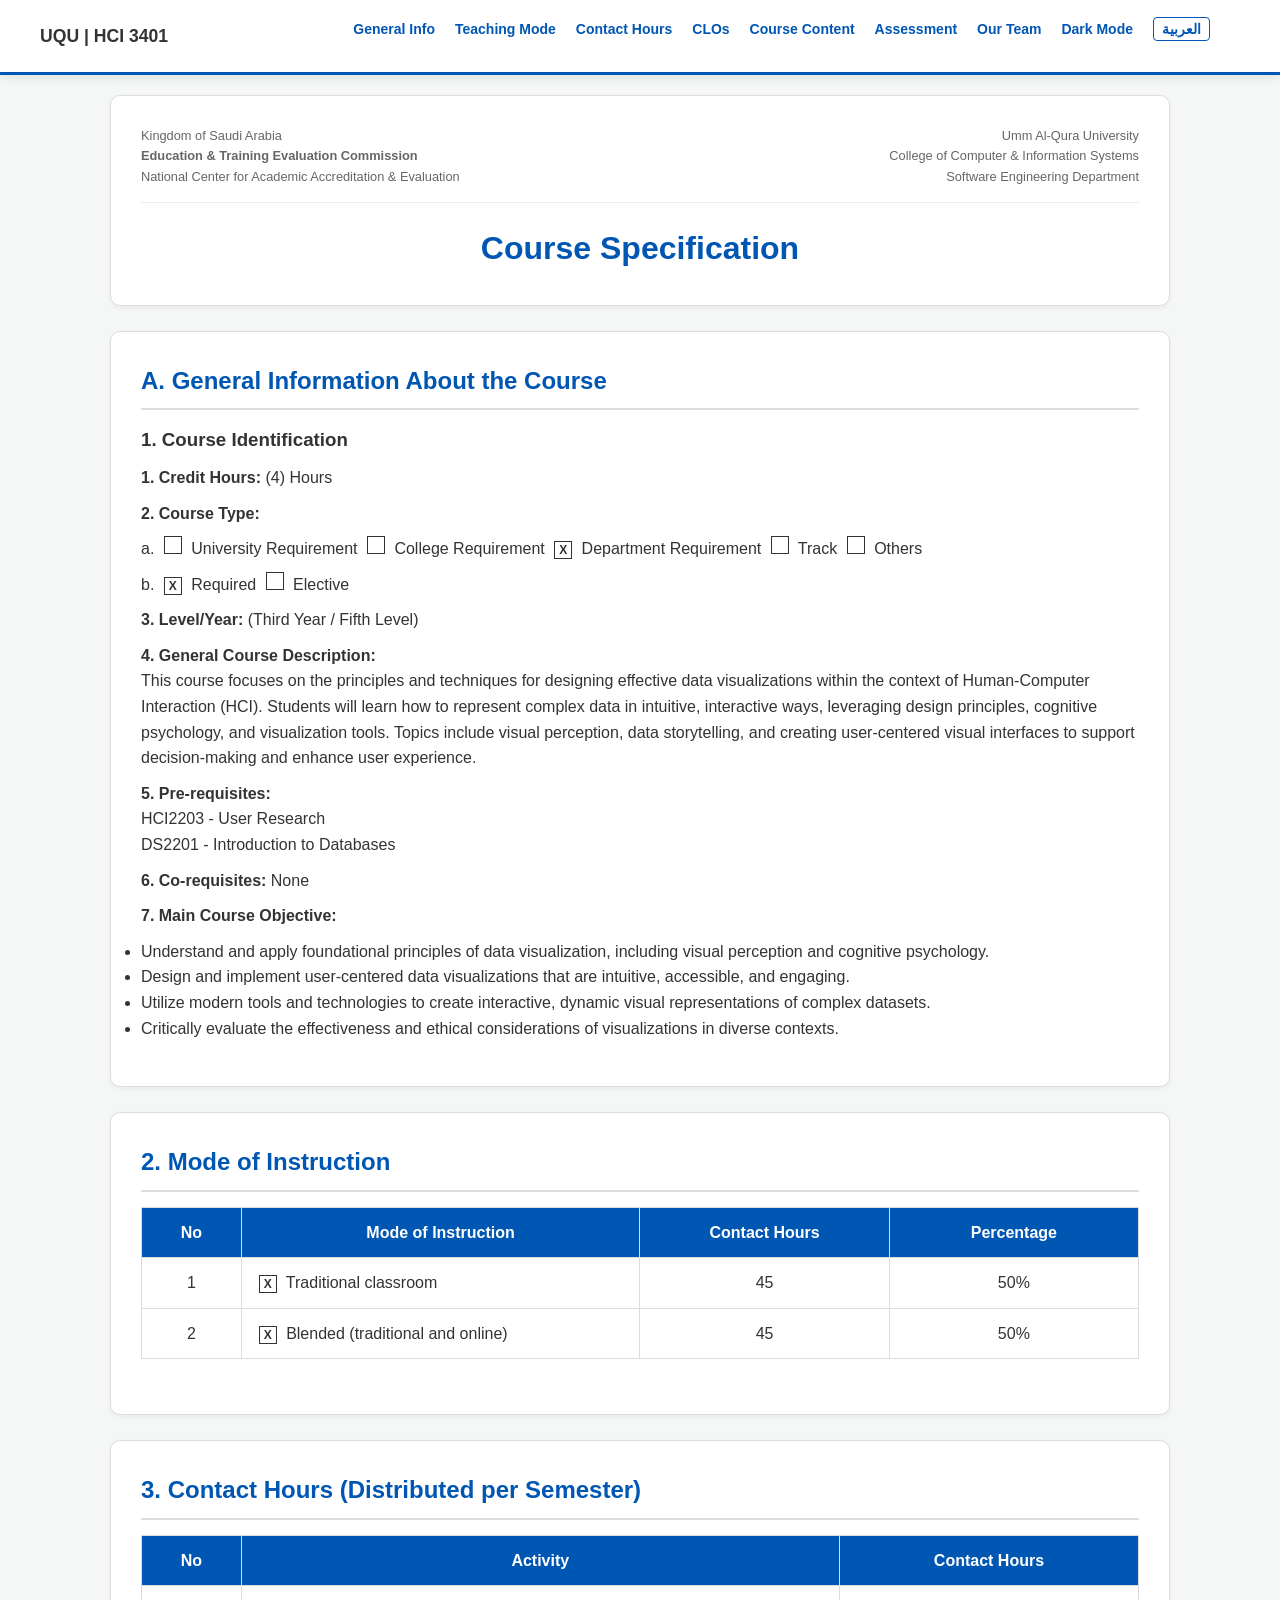
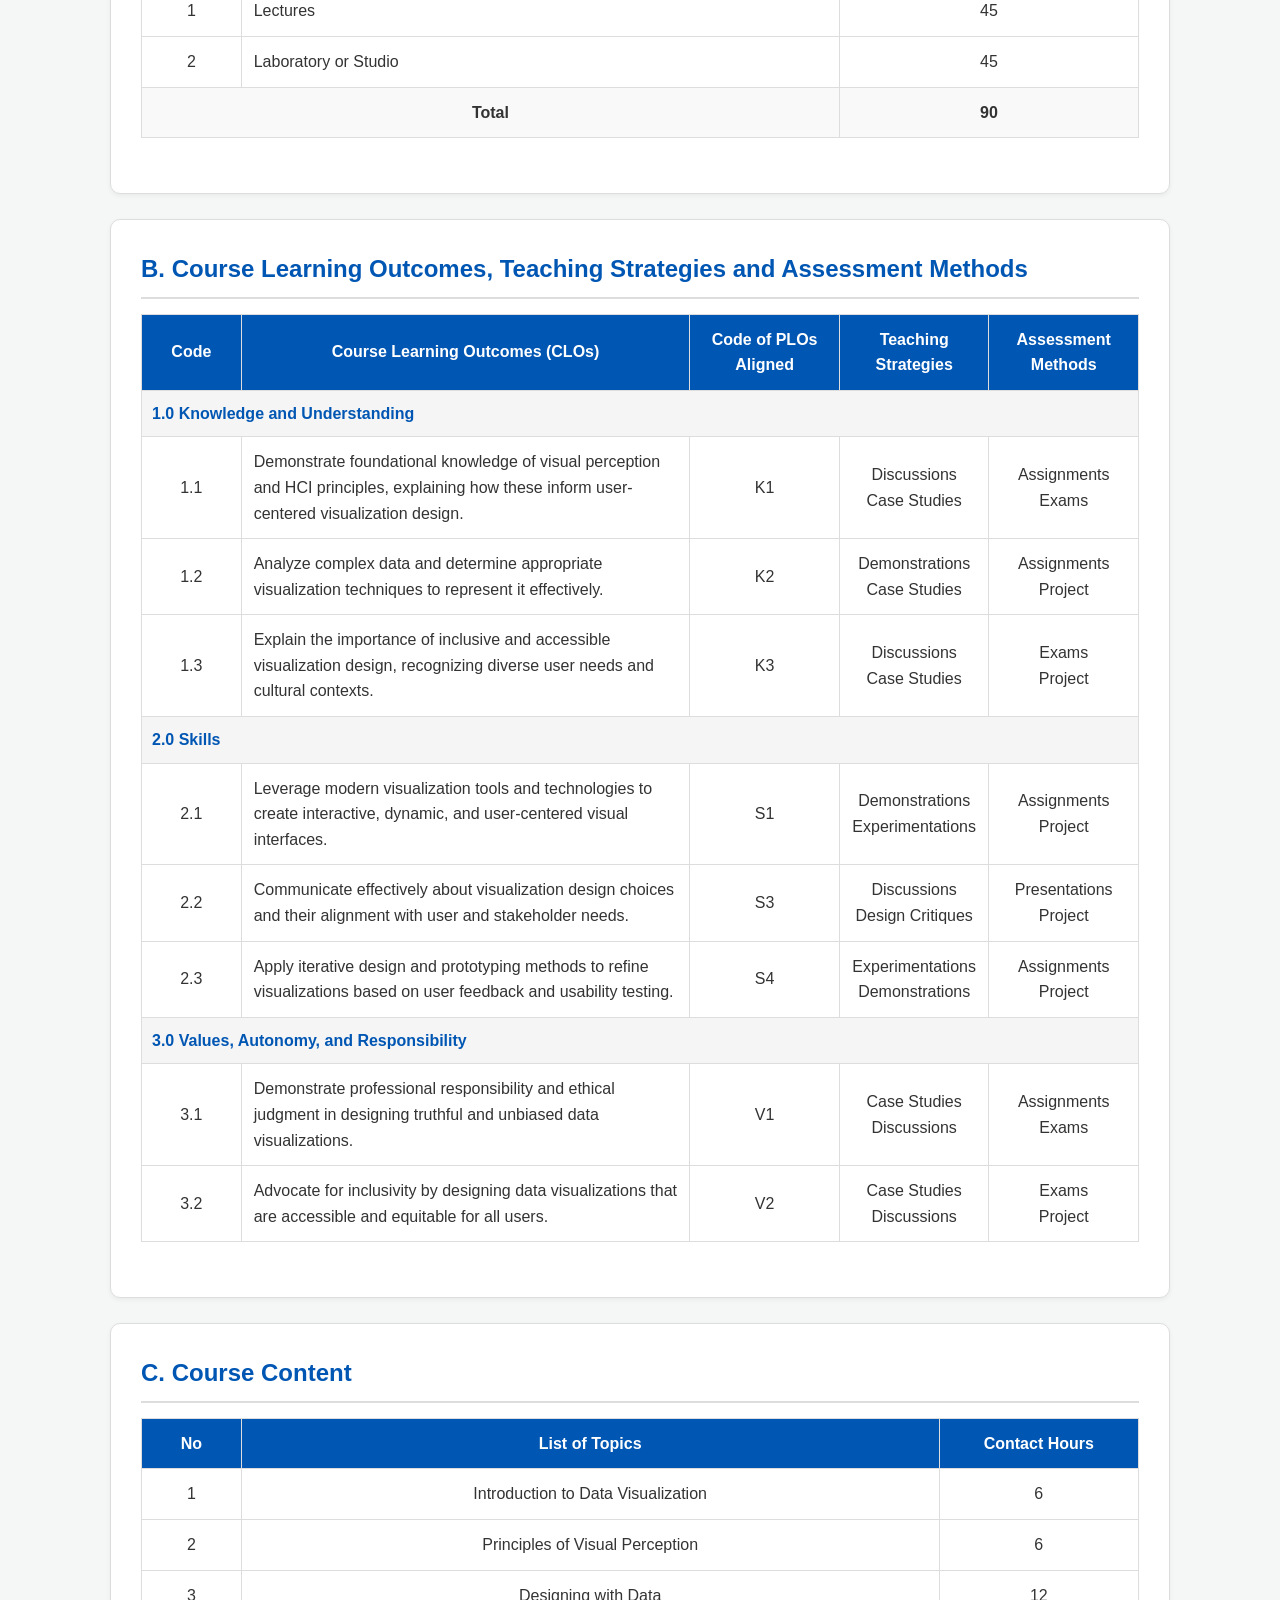
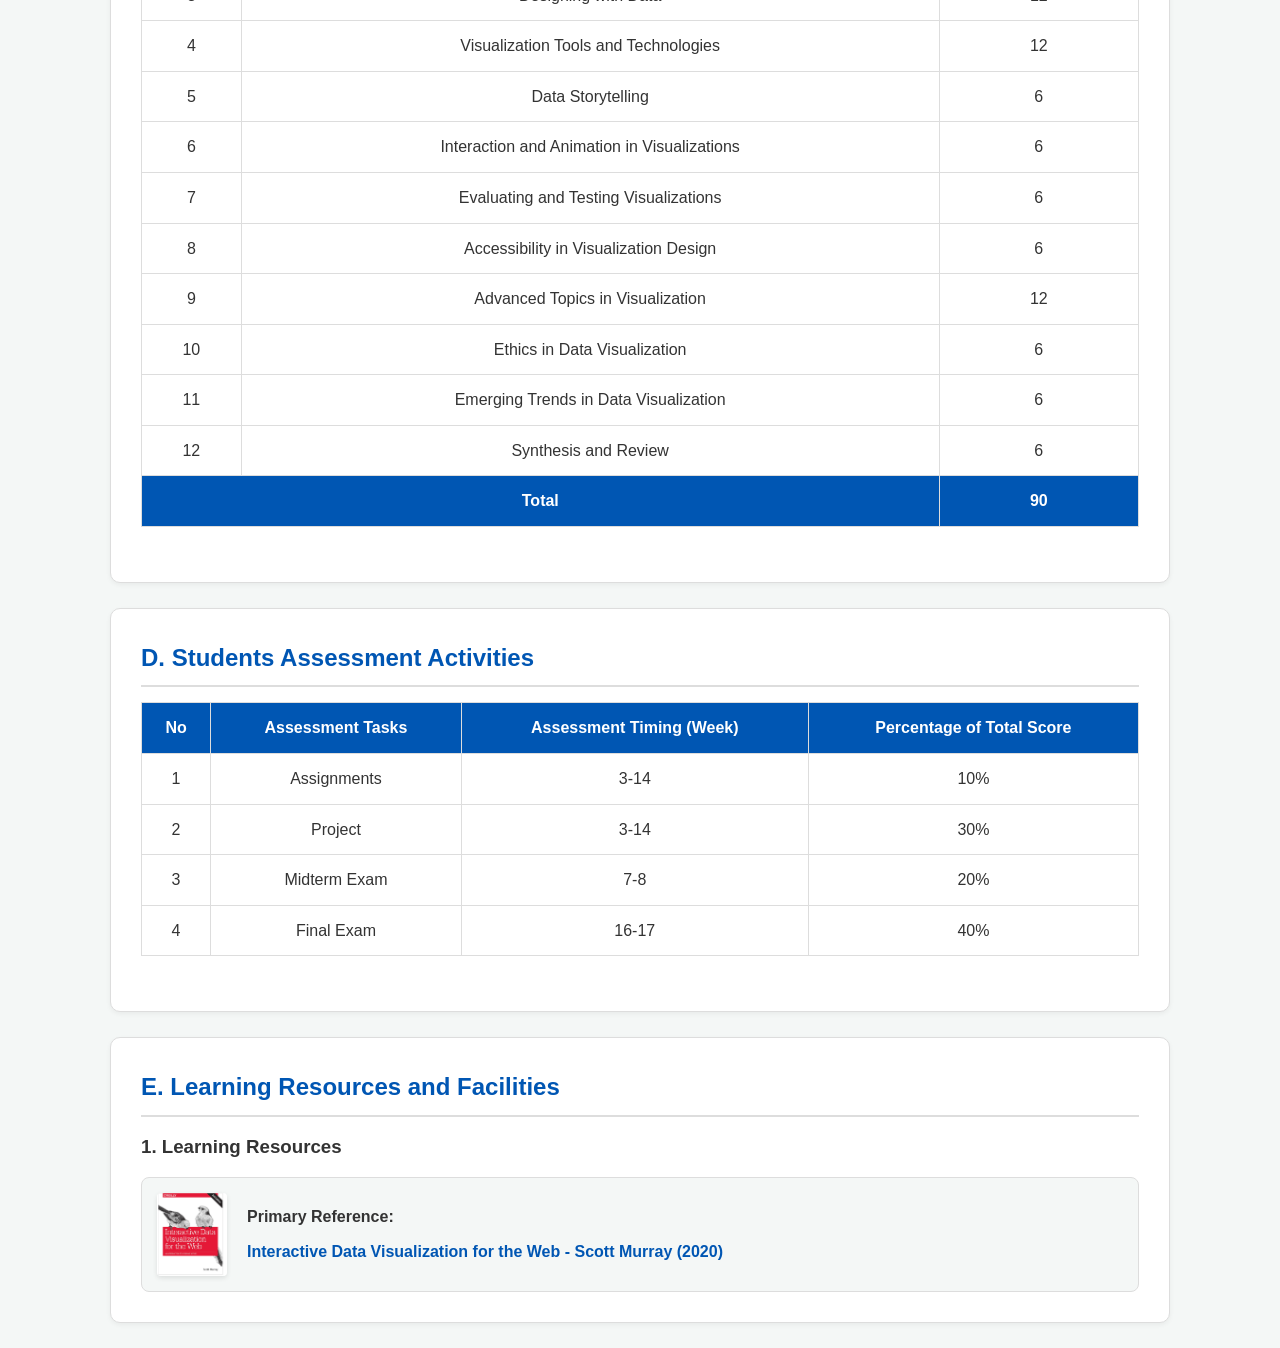
==== commit 040274a7: "Update index.html" ====
--- a/index.html
+++ b/index.html
@@ -23,7 +23,7 @@
             <li><a href="#course-content">Course Content</a></li>
             <li><a href="#assessment-activities">Assessment</a></li>
             <li><a href="team.html">Our Team</a></li>
-            <li><a href="ar-light.html" style="color: var(--primary); border: 1px solid var(--primary); padding: 3px 8px; border-radius: 4px;">العربية</a></li>
+            <li><a href="en-dark.html">Dark Mode</a></li> <li><a href="ar-light.html" style="color: var(--primary); border: 1px solid var(--primary); padding: 3px 8px; border-radius: 4px;">العربية</a></li>
         </ul>
     </nav>
 
